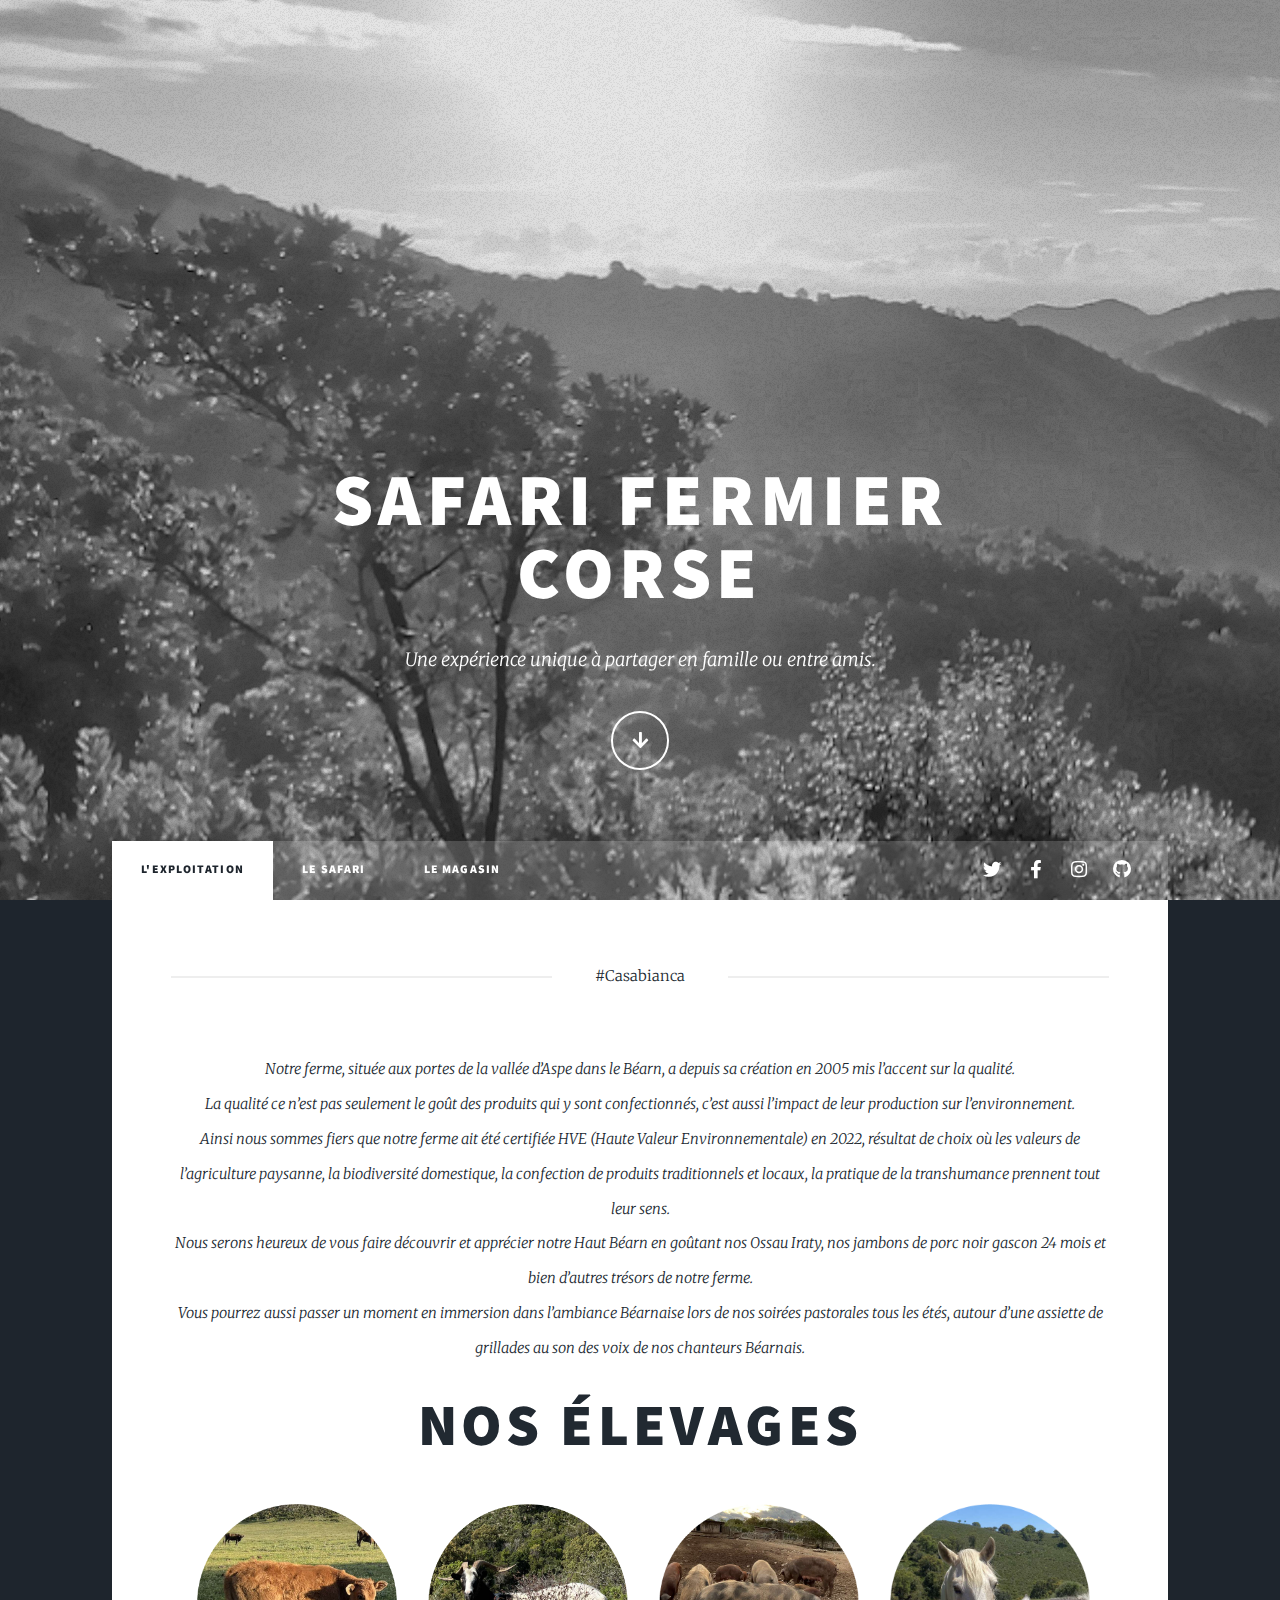
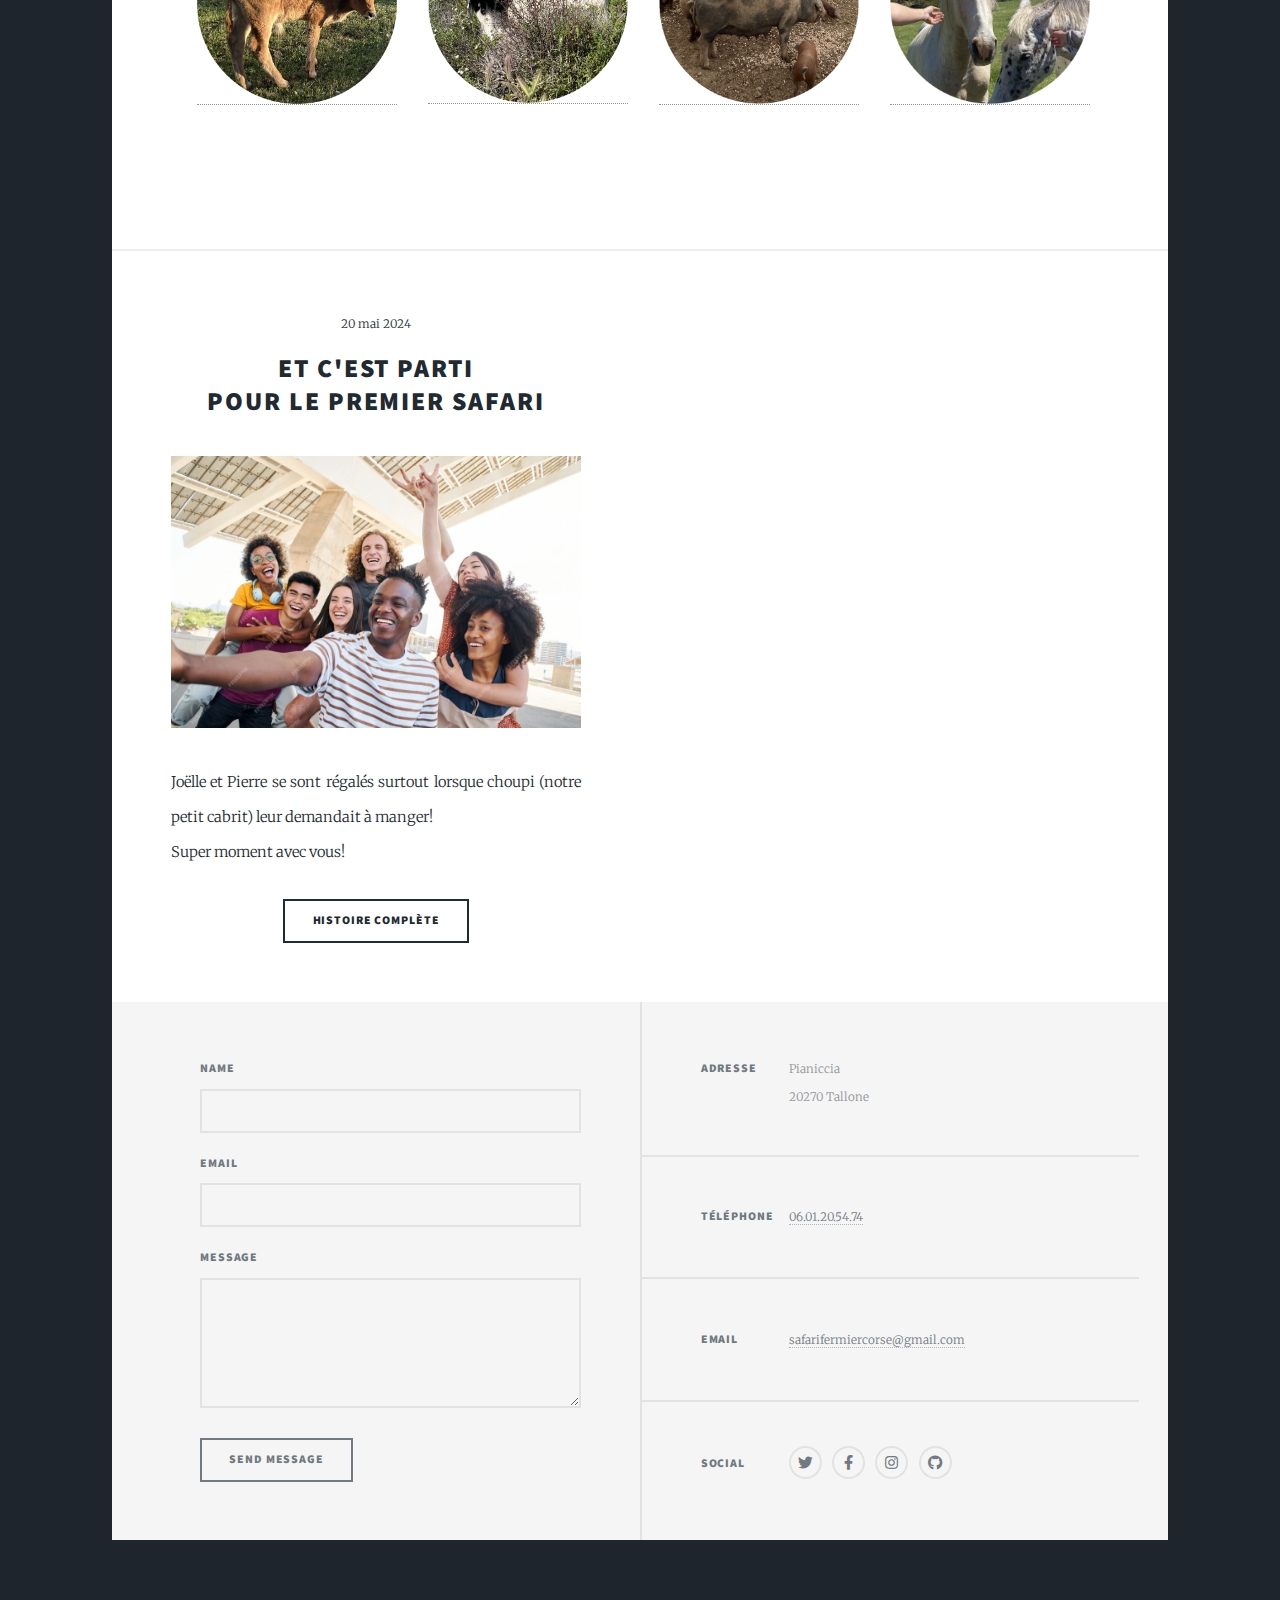
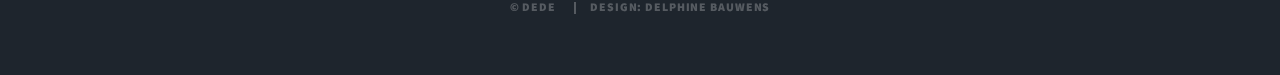
==== index.html @ 9e102c13 "first commit" ====
<!DOCTYPE HTML>
<html>

	<head>
		<title>Safari Fermier Corse</title>
		<meta charset="utf-8" />
		<meta name="viewport" content="width=device-width, initial-scale=1, user-scalable=no" />
		<link rel="stylesheet" href="assets/css/main.css" />
		<noscript>
			<link rel="stylesheet" href="assets/css/noscript.css" />
		</noscript>
	</head>

	<body class="is-preload">

		<!-- Wrapper -->
		<div id="wrapper" class="fade-in">

			<!-- Intro -->
			<div id="intro">
				<h1>Safari Fermier<br />
					Corse</h1>
				<p>Une expérience unique à partager en famille ou entre amis.</p>
				<ul class="actions">
					<li><a href="#header" class="button icon solid solo fa-arrow-down scrolly">Continue</a></li>
				</ul>
			</div>

			<!-- Header -->
			<header id="header">
				<a href="index.html" class="logo">SAFARI</a>
			</header>

			<!-- Nav -->
			<nav id="nav">
				<ul class="links">
					<li class="active"><a href="index.html">L'exploitation</a></li>
					<li><a href="safari.html">Le safari</a></li>
					<li><a href="exploitation.html">Le magasin</a></li>
				</ul>
				<ul class="icons">
					<li><a href="#" class="icon brands fa-twitter"><span class="label">Twitter</span></a></li>
					<li><a href="#" class="icon brands fa-facebook-f"><span class="label">Facebook</span></a></li>
					<li><a href="#" class="icon brands fa-instagram"><span class="label">Instagram</span></a></li>
					<li><a href="#" class="icon brands fa-github"><span class="label">GitHub</span></a></li>
				</ul>
			</nav>

			<!-- Main -->
			<div id="main">

				<!-- Featured Post -->
				<article class="post featured">
					<header class="major">

						<span class="date">#Casabianca</span>
						<p>
							Notre ferme, située aux portes de la vallée d’Aspe dans le Béarn, a depuis sa création en
							2005 mis l’accent sur la qualité.<br />

							La qualité ce n’est pas seulement le goût des produits qui y sont confectionnés, c’est aussi
							l’impact de leur production sur l’environnement.<br />

							Ainsi nous sommes fiers que notre ferme ait été certifiée HVE (Haute Valeur
							Environnementale) en 2022, résultat de choix où les valeurs de l’agriculture paysanne, la
							biodiversité
							domestique, la confection de produits traditionnels et locaux, la pratique de la
							transhumance prennent tout
							leur sens.<br />

							Nous serons heureux de vous faire découvrir et apprécier notre Haut Béarn en goûtant nos
							Ossau Iraty, nos jambons de porc noir gascon 24 mois et bien d’autres trésors de notre
							ferme.<br />

							Vous pourrez aussi passer un moment en immersion dans l’ambiance Béarnaise lors de nos
							soirées pastorales tous les étés, autour d’une assiette de grillades au son des voix de nos
							chanteurs
							Béarnais.</p>
						<h2>Nos élevages</h2>
						<ul class="flex-container">
							<li><a href="#" class="no-underline"><img src="images/vache.png" alt="Vache"
										width="200rem"></a></li>
							<li><a href="#" class="no-underline"><img src="images/chevre.png" alt="Chevre"
										width="200rem"></a></li>
							<li><a href="#" class="no-underline"><img src="images/cochon.png" alt="Cochon"
										width="200rem"></a></li>
							<li><a href="#" class="no-underline"><img src="images/cheval.png" alt="Cheval"
										width="200rem"></a></li>
						</ul>
					</header>
					<!-- <ul class="actions special">
						<li><a href="#" class="button large">Full Story</a></li>
					</ul> -->
				</article>

				<!-- Posts -->
				<section class="posts">
					<article>
						<header>
							<span class="date">20 mai 2024</span>
							<h2><a href="#">Et c'est parti <br />
									pour le premier safari</a></h2>
						</header>
						<a href="#" class="image fit"><img src="images/20052024.png" alt="" /></a>
						<p>Joëlle et Pierre se sont régalés surtout lorsque choupi (notre petit cabrit) leur demandait à
							manger!<br />
							Super moment avec vous!</p>
						<ul class="actions special">
							<li><a href="#" class="button">Histoire Complète</a></li>
						</ul>
					</article>

				</section>

				<!-- Footer -->
				<!-- <footer>
						<div class="pagination"> -->
				<!--<a href="#" class="previous">Prev</a>-->
				<!-- <a href="#" class="page active">1</a>
							<a href="#" class="page">2</a>
							<a href="#" class="page">3</a>
							<span class="extra">&hellip;</span>
							<a href="#" class="page">8</a>
							<a href="#" class="page">9</a>
							<a href="#" class="page">10</a>
							<a href="#" class="next">Next</a>
						</div>
					</footer> -->

			</div>

			<!-- Footer -->
			<footer id="footer"></footer>

			<!-- Copyright -->
			<div id="copyright">
				<ul>
					<li>&copy; Dede</li>
					<li>Design: Delphine Bauwens </a></li>
				</ul>
			</div>

		</div>

		<!-- Scripts -->
		<script src="assets/js/jquery.min.js"></script>
		<script src="assets/js/jquery.scrollex.min.js"></script>
		<script src="assets/js/jquery.scrolly.min.js"></script>
		<script src="assets/js/browser.min.js"></script>
		<script src="assets/js/breakpoints.min.js"></script>
		<script src="assets/js/util.js"></script>
		<script src="assets/js/main.js"></script>
		<script src="assets/js/elements/footer.js"></script>

	</body>

</html>
---- assets/css/main.css ----
@import url(fontawesome-all.min.css);
@import url("https://fonts.googleapis.com/css?family=Merriweather:300,700,300italic,700italic|Source+Sans+Pro:900");

html, body, div, span, applet, object,
iframe, h1, h2, h3, h4, h5, h6, p, blockquote,
pre, a, abbr, acronym, address, big, cite,
code, del, dfn, em, img, ins, kbd, q, s, samp,
small, strike, strong, sub, sup, tt, var, b,
u, i, center, dl, dt, dd, ol, ul, li, fieldset,
form, label, legend, table, caption, tbody,
tfoot, thead, tr, th, td, article, aside,
canvas, details, embed, figure, figcaption,
footer, header, hgroup, menu, nav, output, ruby,
section, summary, time, mark, audio, video {
	margin: 0;
	padding: 0;
	border: 0;
	font-size: 100%;
	font: inherit;
	vertical-align: baseline;}

article, aside, details, figcaption, figure,
footer, header, hgroup, menu, nav, section {
	display: block;}

body {
	line-height: 1;
}

ol, ul {
	list-style: none;
}

blockquote, q {
	quotes: none;
}

	blockquote:before, blockquote:after, q:before, q:after {
		content: '';
		content: none;
	}

table {
	border-collapse: collapse;
	border-spacing: 0;
}

body {
	-webkit-text-size-adjust: none;
}

mark {
	background-color: transparent;
	color: inherit;
}

input::-moz-focus-inner {
	border: 0;
	padding: 0;
}

input, select, textarea {
	-moz-appearance: none;
	-webkit-appearance: none;
	-ms-appearance: none;
	appearance: none;
}

/* Basic */

	@-ms-viewport {
		width: device-width;
	}

	body {
		-ms-overflow-style: scrollbar;
	}

	@media screen and (max-width: 480px) {

		html, body {
			min-width: 320px;
		}

	}

	html {
		box-sizing: border-box;
	}

	*, *:before, *:after {
		box-sizing: inherit;
	}

	body {
		background-color: #1e252d;
	}

		body.is-preload *, body.is-preload *:before, body.is-preload *:after {
			-moz-animation: none !important;
			-webkit-animation: none !important;
			-ms-animation: none !important;
			animation: none !important;
			-moz-transition: none !important;
			-webkit-transition: none !important;
			-ms-transition: none !important;
			transition: none !important;
		}

/* Type */

	html {
		font-size: 16pt;
	}

		@media screen and (max-width: 1680px) {

			html {
				font-size: 12pt;
			}

		}

		@media screen and (max-width: 1280px) {

			html {
				font-size: 11pt;
			}

		}

		@media screen and (max-width: 360px) {

			html {
				font-size: 10pt;
			}

		}

	body {
		color: #212931;
	}

	body, input, select, textarea {
		font-family: "Merriweather", Georgia, serif;
		font-weight: 300;
		font-size: 1rem;
		line-height: 2.375;
	}

	a {
		-moz-transition: color 0.2s ease-in-out, background-color 0.2s ease-in-out, border-color 0.2s ease-in-out, box-shadow 0.2s ease-in-out;
		-webkit-transition: color 0.2s ease-in-out, background-color 0.2s ease-in-out, border-color 0.2s ease-in-out, box-shadow 0.2s ease-in-out;
		-ms-transition: color 0.2s ease-in-out, background-color 0.2s ease-in-out, border-color 0.2s ease-in-out, box-shadow 0.2s ease-in-out;
		transition: color 0.2s ease-in-out, background-color 0.2s ease-in-out, border-color 0.2s ease-in-out, box-shadow 0.2s ease-in-out;
		border-bottom: dotted 1px;
		text-decoration: none;
	}

		a:hover {
			border-bottom-color: transparent;
		}

	strong, b {
		font-weight: 600;
	}

	em, i {
		font-style: italic;
	}

	p {
		text-align: justify;
		margin: 0 0 2rem 0;
	}

	h1, h2, h3, h4, h5, h6 {
		font-family: "Source Sans Pro", Helvetica, sans-serif;
		font-weight: 900;
		line-height: 1.5;
		letter-spacing: 0.075em;
		text-transform: uppercase;
		margin: 0 0 1rem 0;
	}

		h1 a, h2 a, h3 a, h4 a, h5 a, h6 a {
			border-bottom: 0;
			color: inherit;
			text-decoration: none;
		}

	h1 {
		font-size: 4rem;
		line-height: 1.1;
		margin: 0 0 2rem 0;
	}

	h2 {
		font-size: 1.75rem;
		line-height: 1.3;
		margin: 0 0 1.5rem 0;
	}

	h3 {
		font-size: 1.25rem;
		margin: 0 0 1.5rem 0;
	}

	h4 {
		font-size: 1rem;
	}

	h5 {
		font-size: 0.9rem;
	}

	h6 {
		font-size: 0.8rem;
	}

	sub {
		font-size: 0.8rem;
		position: relative;
		top: 0.5rem;
	}

	sup {
		font-size: 0.8rem;
		position: relative;
		top: -0.5rem;
	}

	blockquote {
		border-left: solid 4px;
		font-style: italic;
		margin: 0 0 2rem 0;
		padding: 0.5rem 0 0.5rem 2rem;
	}

	code {
		border: solid 2px;
		font-family: "Courier New", monospace;
		font-size: 0.9rem;
		margin: 0 0.25rem;
		padding: 0.25rem 0.65rem;
	}

	pre {
		-webkit-overflow-scrolling: touch;
		font-family: "Courier New", monospace;
		font-size: 0.9rem;
		margin: 0 0 2rem 0;
	}

		pre code {
			display: block;
			line-height: 1.75;
			padding: 1rem 1.5rem;
			overflow-x: auto;
		}

	hr {
		border: 0;
		border-bottom: solid 2px;
		margin: 3rem 0;
	}

		hr.major {
			margin: 5rem 0;
		}

	.align-left {
		text-align: left;
	}

	.align-center {
		text-align: center;
	}

	.align-right {
		text-align: right;
	}

	input, select, textarea {
		color: #212931;
	}

	a {
		color: #212931;
		border-bottom-color: rgba(33, 41, 49, 0.5);
	}

		a:hover {
			border-bottom-color: transparent;
			color: #18bfef !important;
		}

	strong, b {
		color: #212931;
	}

	h1, h2, h3, h4, h5, h6 {
		color: #212931;
	}

	blockquote {
		border-left-color: #eeeeee;
	}

	code {
		background: rgba(220, 220, 220, 0.25);
		border-color: #eeeeee;
	}

	hr {
		border-bottom-color: #eeeeee;
	}

/* Row */

	.row {
		display: flex;
		flex-wrap: wrap;
		box-sizing: border-box;
		align-items: stretch;
	}

		.row > * {
			box-sizing: border-box;
		}

		.row.gtr-uniform > * > :last-child {
			margin-bottom: 0;
		}

		.row.aln-left {
			justify-content: flex-start;
		}

		.row.aln-center {
			justify-content: center;
		}

		.row.aln-right {
			justify-content: flex-end;
		}

		.row.aln-top {
			align-items: flex-start;
		}

		.row.aln-middle {
			align-items: center;
		}

		.row.aln-bottom {
			align-items: flex-end;
		}

		.row > .imp {
			order: -1;
		}

		.row > .col-1 {
			width: 8.33333%;
		}

		.row > .off-1 {
			margin-left: 8.33333%;
		}

		.row > .col-2 {
			width: 16.66667%;
		}

		.row > .off-2 {
			margin-left: 16.66667%;
		}

		.row > .col-3 {
			width: 25%;
		}

		.row > .off-3 {
			margin-left: 25%;
		}

		.row > .col-4 {
			width: 33.33333%;
		}

		.row > .off-4 {
			margin-left: 33.33333%;
		}

		.row > .col-5 {
			width: 41.66667%;
		}

		.row > .off-5 {
			margin-left: 41.66667%;
		}

		.row > .col-6 {
			width: 50%;
		}

		.row > .off-6 {
			margin-left: 50%;
		}

		.row > .col-7 {
			width: 58.33333%;
		}

		.row > .off-7 {
			margin-left: 58.33333%;
		}

		.row > .col-8 {
			width: 66.66667%;
		}

		.row > .off-8 {
			margin-left: 66.66667%;
		}

		.row > .col-9 {
			width: 75%;
		}

		.row > .off-9 {
			margin-left: 75%;
		}

		.row > .col-10 {
			width: 83.33333%;
		}

		.row > .off-10 {
			margin-left: 83.33333%;
		}

		.row > .col-11 {
			width: 91.66667%;
		}

		.row > .off-11 {
			margin-left: 91.66667%;
		}

		.row > .col-12 {
			width: 100%;
		}

		.row > .off-12 {
			margin-left: 100%;
		}

		.row.gtr-0 {
			margin-top: 0;
			margin-left: 0rem;
		}

			.row.gtr-0 > * {
				padding: 0 0 0 0rem;
			}

			.row.gtr-0.gtr-uniform {
				margin-top: 0rem;
			}

				.row.gtr-0.gtr-uniform > * {
					padding-top: 0rem;
				}

		.row.gtr-25 {
			margin-top: 0;
			margin-left: -0.375rem;
		}

			.row.gtr-25 > * {
				padding: 0 0 0 0.375rem;
			}

			.row.gtr-25.gtr-uniform {
				margin-top: -0.375rem;
			}

				.row.gtr-25.gtr-uniform > * {
					padding-top: 0.375rem;
				}

		.row.gtr-50 {
			margin-top: 0;
			margin-left: -0.75rem;
		}

			.row.gtr-50 > * {
				padding: 0 0 0 0.75rem;
			}

			.row.gtr-50.gtr-uniform {
				margin-top: -0.75rem;
			}

				.row.gtr-50.gtr-uniform > * {
					padding-top: 0.75rem;
				}

		.row {
			margin-top: 0;
			margin-left: -1.5rem;
		}

			.row > * {
				padding: 0 0 0 1.5rem;
			}

			.row.gtr-uniform {
				margin-top: -1.5rem;
			}

				.row.gtr-uniform > * {
					padding-top: 1.5rem;
				}

		.row.gtr-150 {
			margin-top: 0;
			margin-left: -2.25rem;
		}

			.row.gtr-150 > * {
				padding: 0 0 0 2.25rem;
			}

			.row.gtr-150.gtr-uniform {
				margin-top: -2.25rem;
			}

				.row.gtr-150.gtr-uniform > * {
					padding-top: 2.25rem;
				}

		.row.gtr-200 {
			margin-top: 0;
			margin-left: -3rem;
		}

			.row.gtr-200 > * {
				padding: 0 0 0 3rem;
			}

			.row.gtr-200.gtr-uniform {
				margin-top: -3rem;
			}

				.row.gtr-200.gtr-uniform > * {
					padding-top: 3rem;
				}

		@media screen and (max-width: 1680px) {

			.row {
				display: flex;
				flex-wrap: wrap;
				box-sizing: border-box;
				align-items: stretch;
			}

				.row > * {
					box-sizing: border-box;
				}

				.row.gtr-uniform > * > :last-child {
					margin-bottom: 0;
				}

				.row.aln-left {
					justify-content: flex-start;
				}

				.row.aln-center {
					justify-content: center;
				}

				.row.aln-right {
					justify-content: flex-end;
				}

				.row.aln-top {
					align-items: flex-start;
				}

				.row.aln-middle {
					align-items: center;
				}

				.row.aln-bottom {
					align-items: flex-end;
				}

				.row > .imp-xlarge {
					order: -1;
				}

				.row > .col-1-xlarge {
					width: 8.33333%;
				}

				.row > .off-1-xlarge {
					margin-left: 8.33333%;
				}

				.row > .col-2-xlarge {
					width: 16.66667%;
				}

				.row > .off-2-xlarge {
					margin-left: 16.66667%;
				}

				.row > .col-3-xlarge {
					width: 25%;
				}

				.row > .off-3-xlarge {
					margin-left: 25%;
				}

				.row > .col-4-xlarge {
					width: 33.33333%;
				}

				.row > .off-4-xlarge {
					margin-left: 33.33333%;
				}

				.row > .col-5-xlarge {
					width: 41.66667%;
				}

				.row > .off-5-xlarge {
					margin-left: 41.66667%;
				}

				.row > .col-6-xlarge {
					width: 50%;
				}

				.row > .off-6-xlarge {
					margin-left: 50%;
				}

				.row > .col-7-xlarge {
					width: 58.33333%;
				}

				.row > .off-7-xlarge {
					margin-left: 58.33333%;
				}

				.row > .col-8-xlarge {
					width: 66.66667%;
				}

				.row > .off-8-xlarge {
					margin-left: 66.66667%;
				}

				.row > .col-9-xlarge {
					width: 75%;
				}

				.row > .off-9-xlarge {
					margin-left: 75%;
				}

				.row > .col-10-xlarge {
					width: 83.33333%;
				}

				.row > .off-10-xlarge {
					margin-left: 83.33333%;
				}

				.row > .col-11-xlarge {
					width: 91.66667%;
				}

				.row > .off-11-xlarge {
					margin-left: 91.66667%;
				}

				.row > .col-12-xlarge {
					width: 100%;
				}

				.row > .off-12-xlarge {
					margin-left: 100%;
				}

				.row.gtr-0 {
					margin-top: 0;
					margin-left: 0rem;
				}

					.row.gtr-0 > * {
						padding: 0 0 0 0rem;
					}

					.row.gtr-0.gtr-uniform {
						margin-top: 0rem;
					}

						.row.gtr-0.gtr-uniform > * {
							padding-top: 0rem;
						}

				.row.gtr-25 {
					margin-top: 0;
					margin-left: -0.375rem;
				}

					.row.gtr-25 > * {
						padding: 0 0 0 0.375rem;
					}

					.row.gtr-25.gtr-uniform {
						margin-top: -0.375rem;
					}

						.row.gtr-25.gtr-uniform > * {
							padding-top: 0.375rem;
						}

				.row.gtr-50 {
					margin-top: 0;
					margin-left: -0.75rem;
				}

					.row.gtr-50 > * {
						padding: 0 0 0 0.75rem;
					}

					.row.gtr-50.gtr-uniform {
						margin-top: -0.75rem;
					}

						.row.gtr-50.gtr-uniform > * {
							padding-top: 0.75rem;
						}

				.row {
					margin-top: 0;
					margin-left: -1.5rem;
				}

					.row > * {
						padding: 0 0 0 1.5rem;
					}

					.row.gtr-uniform {
						margin-top: -1.5rem;
					}

						.row.gtr-uniform > * {
							padding-top: 1.5rem;
						}

				.row.gtr-150 {
					margin-top: 0;
					margin-left: -2.25rem;
				}

					.row.gtr-150 > * {
						padding: 0 0 0 2.25rem;
					}

					.row.gtr-150.gtr-uniform {
						margin-top: -2.25rem;
					}

						.row.gtr-150.gtr-uniform > * {
							padding-top: 2.25rem;
						}

				.row.gtr-200 {
					margin-top: 0;
					margin-left: -3rem;
				}

					.row.gtr-200 > * {
						padding: 0 0 0 3rem;
					}

					.row.gtr-200.gtr-uniform {
						margin-top: -3rem;
					}

						.row.gtr-200.gtr-uniform > * {
							padding-top: 3rem;
						}

		}

		@media screen and (max-width: 1280px) {

			.row {
				display: flex;
				flex-wrap: wrap;
				box-sizing: border-box;
				align-items: stretch;
			}

				.row > * {
					box-sizing: border-box;
				}

				.row.gtr-uniform > * > :last-child {
					margin-bottom: 0;
				}

				.row.aln-left {
					justify-content: flex-start;
				}

				.row.aln-center {
					justify-content: center;
				}

				.row.aln-right {
					justify-content: flex-end;
				}

				.row.aln-top {
					align-items: flex-start;
				}

				.row.aln-middle {
					align-items: center;
				}

				.row.aln-bottom {
					align-items: flex-end;
				}

				.row > .imp-large {
					order: -1;
				}

				.row > .col-1-large {
					width: 8.33333%;
				}

				.row > .off-1-large {
					margin-left: 8.33333%;
				}

				.row > .col-2-large {
					width: 16.66667%;
				}

				.row > .off-2-large {
					margin-left: 16.66667%;
				}

				.row > .col-3-large {
					width: 25%;
				}

				.row > .off-3-large {
					margin-left: 25%;
				}

				.row > .col-4-large {
					width: 33.33333%;
				}

				.row > .off-4-large {
					margin-left: 33.33333%;
				}

				.row > .col-5-large {
					width: 41.66667%;
				}

				.row > .off-5-large {
					margin-left: 41.66667%;
				}

				.row > .col-6-large {
					width: 50%;
				}

				.row > .off-6-large {
					margin-left: 50%;
				}

				.row > .col-7-large {
					width: 58.33333%;
				}

				.row > .off-7-large {
					margin-left: 58.33333%;
				}

				.row > .col-8-large {
					width: 66.66667%;
				}

				.row > .off-8-large {
					margin-left: 66.66667%;
				}

				.row > .col-9-large {
					width: 75%;
				}

				.row > .off-9-large {
					margin-left: 75%;
				}

				.row > .col-10-large {
					width: 83.33333%;
				}

				.row > .off-10-large {
					margin-left: 83.33333%;
				}

				.row > .col-11-large {
					width: 91.66667%;
				}

				.row > .off-11-large {
					margin-left: 91.66667%;
				}

				.row > .col-12-large {
					width: 100%;
				}

				.row > .off-12-large {
					margin-left: 100%;
				}

				.row.gtr-0 {
					margin-top: 0;
					margin-left: 0rem;
				}

					.row.gtr-0 > * {
						padding: 0 0 0 0rem;
					}

					.row.gtr-0.gtr-uniform {
						margin-top: 0rem;
					}

						.row.gtr-0.gtr-uniform > * {
							padding-top: 0rem;
						}

				.row.gtr-25 {
					margin-top: 0;
					margin-left: -0.375rem;
				}

					.row.gtr-25 > * {
						padding: 0 0 0 0.375rem;
					}

					.row.gtr-25.gtr-uniform {
						margin-top: -0.375rem;
					}

						.row.gtr-25.gtr-uniform > * {
							padding-top: 0.375rem;
						}

				.row.gtr-50 {
					margin-top: 0;
					margin-left: -0.75rem;
				}

					.row.gtr-50 > * {
						padding: 0 0 0 0.75rem;
					}

					.row.gtr-50.gtr-uniform {
						margin-top: -0.75rem;
					}

						.row.gtr-50.gtr-uniform > * {
							padding-top: 0.75rem;
						}

				.row {
					margin-top: 0;
					margin-left: -1.5rem;
				}

					.row > * {
						padding: 0 0 0 1.5rem;
					}

					.row.gtr-uniform {
						margin-top: -1.5rem;
					}

						.row.gtr-uniform > * {
							padding-top: 1.5rem;
						}

				.row.gtr-150 {
					margin-top: 0;
					margin-left: -2.25rem;
				}

					.row.gtr-150 > * {
						padding: 0 0 0 2.25rem;
					}

					.row.gtr-150.gtr-uniform {
						margin-top: -2.25rem;
					}

						.row.gtr-150.gtr-uniform > * {
							padding-top: 2.25rem;
						}

				.row.gtr-200 {
					margin-top: 0;
					margin-left: -3rem;
				}

					.row.gtr-200 > * {
						padding: 0 0 0 3rem;
					}

					.row.gtr-200.gtr-uniform {
						margin-top: -3rem;
					}

						.row.gtr-200.gtr-uniform > * {
							padding-top: 3rem;
						}

		}

		@media screen and (max-width: 980px) {

			.row {
				display: flex;
				flex-wrap: wrap;
				box-sizing: border-box;
				align-items: stretch;
			}

				.row > * {
					box-sizing: border-box;
				}

				.row.gtr-uniform > * > :last-child {
					margin-bottom: 0;
				}

				.row.aln-left {
					justify-content: flex-start;
				}

				.row.aln-center {
					justify-content: center;
				}

				.row.aln-right {
					justify-content: flex-end;
				}

				.row.aln-top {
					align-items: flex-start;
				}

				.row.aln-middle {
					align-items: center;
				}

				.row.aln-bottom {
					align-items: flex-end;
				}

				.row > .imp-medium {
					order: -1;
				}

				.row > .col-1-medium {
					width: 8.33333%;
				}

				.row > .off-1-medium {
					margin-left: 8.33333%;
				}

				.row > .col-2-medium {
					width: 16.66667%;
				}

				.row > .off-2-medium {
					margin-left: 16.66667%;
				}

				.row > .col-3-medium {
					width: 25%;
				}

				.row > .off-3-medium {
					margin-left: 25%;
				}

				.row > .col-4-medium {
					width: 33.33333%;
				}

				.row > .off-4-medium {
					margin-left: 33.33333%;
				}

				.row > .col-5-medium {
					width: 41.66667%;
				}

				.row > .off-5-medium {
					margin-left: 41.66667%;
				}

				.row > .col-6-medium {
					width: 50%;
				}

				.row > .off-6-medium {
					margin-left: 50%;
				}

				.row > .col-7-medium {
					width: 58.33333%;
				}

				.row > .off-7-medium {
					margin-left: 58.33333%;
				}

				.row > .col-8-medium {
					width: 66.66667%;
				}

				.row > .off-8-medium {
					margin-left: 66.66667%;
				}

				.row > .col-9-medium {
					width: 75%;
				}

				.row > .off-9-medium {
					margin-left: 75%;
				}

				.row > .col-10-medium {
					width: 83.33333%;
				}

				.row > .off-10-medium {
					margin-left: 83.33333%;
				}

				.row > .col-11-medium {
					width: 91.66667%;
				}

				.row > .off-11-medium {
					margin-left: 91.66667%;
				}

				.row > .col-12-medium {
					width: 100%;
				}

				.row > .off-12-medium {
					margin-left: 100%;
				}

				.row.gtr-0 {
					margin-top: 0;
					margin-left: 0rem;
				}

					.row.gtr-0 > * {
						padding: 0 0 0 0rem;
					}

					.row.gtr-0.gtr-uniform {
						margin-top: 0rem;
					}

						.row.gtr-0.gtr-uniform > * {
							padding-top: 0rem;
						}

				.row.gtr-25 {
					margin-top: 0;
					margin-left: -0.375rem;
				}

					.row.gtr-25 > * {
						padding: 0 0 0 0.375rem;
					}

					.row.gtr-25.gtr-uniform {
						margin-top: -0.375rem;
					}

						.row.gtr-25.gtr-uniform > * {
							padding-top: 0.375rem;
						}

				.row.gtr-50 {
					margin-top: 0;
					margin-left: -0.75rem;
				}

					.row.gtr-50 > * {
						padding: 0 0 0 0.75rem;
					}

					.row.gtr-50.gtr-uniform {
						margin-top: -0.75rem;
					}

						.row.gtr-50.gtr-uniform > * {
							padding-top: 0.75rem;
						}

				.row {
					margin-top: 0;
					margin-left: -1.5rem;
				}

					.row > * {
						padding: 0 0 0 1.5rem;
					}

					.row.gtr-uniform {
						margin-top: -1.5rem;
					}

						.row.gtr-uniform > * {
							padding-top: 1.5rem;
						}

				.row.gtr-150 {
					margin-top: 0;
					margin-left: -2.25rem;
				}

					.row.gtr-150 > * {
						padding: 0 0 0 2.25rem;
					}

					.row.gtr-150.gtr-uniform {
						margin-top: -2.25rem;
					}

						.row.gtr-150.gtr-uniform > * {
							padding-top: 2.25rem;
						}

				.row.gtr-200 {
					margin-top: 0;
					margin-left: -3rem;
				}

					.row.gtr-200 > * {
						padding: 0 0 0 3rem;
					}

					.row.gtr-200.gtr-uniform {
						margin-top: -3rem;
					}

						.row.gtr-200.gtr-uniform > * {
							padding-top: 3rem;
						}

		}

		@media screen and (max-width: 736px) {

			.row {
				display: flex;
				flex-wrap: wrap;
				box-sizing: border-box;
				align-items: stretch;
			}

				.row > * {
					box-sizing: border-box;
				}

				.row.gtr-uniform > * > :last-child {
					margin-bottom: 0;
				}

				.row.aln-left {
					justify-content: flex-start;
				}

				.row.aln-center {
					justify-content: center;
				}

				.row.aln-right {
					justify-content: flex-end;
				}

				.row.aln-top {
					align-items: flex-start;
				}

				.row.aln-middle {
					align-items: center;
				}

				.row.aln-bottom {
					align-items: flex-end;
				}

				.row > .imp-small {
					order: -1;
				}

				.row > .col-1-small {
					width: 8.33333%;
				}

				.row > .off-1-small {
					margin-left: 8.33333%;
				}

				.row > .col-2-small {
					width: 16.66667%;
				}

				.row > .off-2-small {
					margin-left: 16.66667%;
				}

				.row > .col-3-small {
					width: 25%;
				}

				.row > .off-3-small {
					margin-left: 25%;
				}

				.row > .col-4-small {
					width: 33.33333%;
				}

				.row > .off-4-small {
					margin-left: 33.33333%;
				}

				.row > .col-5-small {
					width: 41.66667%;
				}

				.row > .off-5-small {
					margin-left: 41.66667%;
				}

				.row > .col-6-small {
					width: 50%;
				}

				.row > .off-6-small {
					margin-left: 50%;
				}

				.row > .col-7-small {
					width: 58.33333%;
				}

				.row > .off-7-small {
					margin-left: 58.33333%;
				}

				.row > .col-8-small {
					width: 66.66667%;
				}

				.row > .off-8-small {
					margin-left: 66.66667%;
				}

				.row > .col-9-small {
					width: 75%;
				}

				.row > .off-9-small {
					margin-left: 75%;
				}

				.row > .col-10-small {
					width: 83.33333%;
				}

				.row > .off-10-small {
					margin-left: 83.33333%;
				}

				.row > .col-11-small {
					width: 91.66667%;
				}

				.row > .off-11-small {
					margin-left: 91.66667%;
				}

				.row > .col-12-small {
					width: 100%;
				}

				.row > .off-12-small {
					margin-left: 100%;
				}

				.row.gtr-0 {
					margin-top: 0;
					margin-left: 0rem;
				}

					.row.gtr-0 > * {
						padding: 0 0 0 0rem;
					}

					.row.gtr-0.gtr-uniform {
						margin-top: 0rem;
					}

						.row.gtr-0.gtr-uniform > * {
							padding-top: 0rem;
						}

				.row.gtr-25 {
					margin-top: 0;
					margin-left: -0.375rem;
				}

					.row.gtr-25 > * {
						padding: 0 0 0 0.375rem;
					}

					.row.gtr-25.gtr-uniform {
						margin-top: -0.375rem;
					}

						.row.gtr-25.gtr-uniform > * {
							padding-top: 0.375rem;
						}

				.row.gtr-50 {
					margin-top: 0;
					margin-left: -0.75rem;
				}

					.row.gtr-50 > * {
						padding: 0 0 0 0.75rem;
					}

					.row.gtr-50.gtr-uniform {
						margin-top: -0.75rem;
					}

						.row.gtr-50.gtr-uniform > * {
							padding-top: 0.75rem;
						}

				.row {
					margin-top: 0;
					margin-left: -1.5rem;
				}

					.row > * {
						padding: 0 0 0 1.5rem;
					}

					.row.gtr-uniform {
						margin-top: -1.5rem;
					}

						.row.gtr-uniform > * {
							padding-top: 1.5rem;
						}

				.row.gtr-150 {
					margin-top: 0;
					margin-left: -2.25rem;
				}

					.row.gtr-150 > * {
						padding: 0 0 0 2.25rem;
					}

					.row.gtr-150.gtr-uniform {
						margin-top: -2.25rem;
					}

						.row.gtr-150.gtr-uniform > * {
							padding-top: 2.25rem;
						}

				.row.gtr-200 {
					margin-top: 0;
					margin-left: -3rem;
				}

					.row.gtr-200 > * {
						padding: 0 0 0 3rem;
					}

					.row.gtr-200.gtr-uniform {
						margin-top: -3rem;
					}

						.row.gtr-200.gtr-uniform > * {
							padding-top: 3rem;
						}

		}

		@media screen and (max-width: 480px) {

			.row {
				display: flex;
				flex-wrap: wrap;
				box-sizing: border-box;
				align-items: stretch;
			}

				.row > * {
					box-sizing: border-box;
				}

				.row.gtr-uniform > * > :last-child {
					margin-bottom: 0;
				}

				.row.aln-left {
					justify-content: flex-start;
				}

				.row.aln-center {
					justify-content: center;
				}

				.row.aln-right {
					justify-content: flex-end;
				}

				.row.aln-top {
					align-items: flex-start;
				}

				.row.aln-middle {
					align-items: center;
				}

				.row.aln-bottom {
					align-items: flex-end;
				}

				.row > .imp-xsmall {
					order: -1;
				}

				.row > .col-1-xsmall {
					width: 8.33333%;
				}

				.row > .off-1-xsmall {
					margin-left: 8.33333%;
				}

				.row > .col-2-xsmall {
					width: 16.66667%;
				}

				.row > .off-2-xsmall {
					margin-left: 16.66667%;
				}

				.row > .col-3-xsmall {
					width: 25%;
				}

				.row > .off-3-xsmall {
					margin-left: 25%;
				}

				.row > .col-4-xsmall {
					width: 33.33333%;
				}

				.row > .off-4-xsmall {
					margin-left: 33.33333%;
				}

				.row > .col-5-xsmall {
					width: 41.66667%;
				}

				.row > .off-5-xsmall {
					margin-left: 41.66667%;
				}

				.row > .col-6-xsmall {
					width: 50%;
				}

				.row > .off-6-xsmall {
					margin-left: 50%;
				}

				.row > .col-7-xsmall {
					width: 58.33333%;
				}

				.row > .off-7-xsmall {
					margin-left: 58.33333%;
				}

				.row > .col-8-xsmall {
					width: 66.66667%;
				}

				.row > .off-8-xsmall {
					margin-left: 66.66667%;
				}

				.row > .col-9-xsmall {
					width: 75%;
				}

				.row > .off-9-xsmall {
					margin-left: 75%;
				}

				.row > .col-10-xsmall {
					width: 83.33333%;
				}

				.row > .off-10-xsmall {
					margin-left: 83.33333%;
				}

				.row > .col-11-xsmall {
					width: 91.66667%;
				}

				.row > .off-11-xsmall {
					margin-left: 91.66667%;
				}

				.row > .col-12-xsmall {
					width: 100%;
				}

				.row > .off-12-xsmall {
					margin-left: 100%;
				}

				.row.gtr-0 {
					margin-top: 0;
					margin-left: 0rem;
				}

					.row.gtr-0 > * {
						padding: 0 0 0 0rem;
					}

					.row.gtr-0.gtr-uniform {
						margin-top: 0rem;
					}

						.row.gtr-0.gtr-uniform > * {
							padding-top: 0rem;
						}

				.row.gtr-25 {
					margin-top: 0;
					margin-left: -0.375rem;
				}

					.row.gtr-25 > * {
						padding: 0 0 0 0.375rem;
					}

					.row.gtr-25.gtr-uniform {
						margin-top: -0.375rem;
					}

						.row.gtr-25.gtr-uniform > * {
							padding-top: 0.375rem;
						}

				.row.gtr-50 {
					margin-top: 0;
					margin-left: -0.75rem;
				}

					.row.gtr-50 > * {
						padding: 0 0 0 0.75rem;
					}

					.row.gtr-50.gtr-uniform {
						margin-top: -0.75rem;
					}

						.row.gtr-50.gtr-uniform > * {
							padding-top: 0.75rem;
						}

				.row {
					margin-top: 0;
					margin-left: -1.5rem;
				}

					.row > * {
						padding: 0 0 0 1.5rem;
					}

					.row.gtr-uniform {
						margin-top: -1.5rem;
					}

						.row.gtr-uniform > * {
							padding-top: 1.5rem;
						}

				.row.gtr-150 {
					margin-top: 0;
					margin-left: -2.25rem;
				}

					.row.gtr-150 > * {
						padding: 0 0 0 2.25rem;
					}

					.row.gtr-150.gtr-uniform {
						margin-top: -2.25rem;
					}

						.row.gtr-150.gtr-uniform > * {
							padding-top: 2.25rem;
						}

				.row.gtr-200 {
					margin-top: 0;
					margin-left: -3rem;
				}

					.row.gtr-200 > * {
						padding: 0 0 0 3rem;
					}

					.row.gtr-200.gtr-uniform {
						margin-top: -3rem;
					}

						.row.gtr-200.gtr-uniform > * {
							padding-top: 3rem;
						}

		}

		@media screen and (max-width: 360px) {

			.row {
				display: flex;
				flex-wrap: wrap;
				box-sizing: border-box;
				align-items: stretch;
			}

				.row > * {
					box-sizing: border-box;
				}

				.row.gtr-uniform > * > :last-child {
					margin-bottom: 0;
				}

				.row.aln-left {
					justify-content: flex-start;
				}

				.row.aln-center {
					justify-content: center;
				}

				.row.aln-right {
					justify-content: flex-end;
				}

				.row.aln-top {
					align-items: flex-start;
				}

				.row.aln-middle {
					align-items: center;
				}

				.row.aln-bottom {
					align-items: flex-end;
				}

				.row > .imp-xxsmall {
					order: -1;
				}

				.row > .col-1-xxsmall {
					width: 8.33333%;
				}

				.row > .off-1-xxsmall {
					margin-left: 8.33333%;
				}

				.row > .col-2-xxsmall {
					width: 16.66667%;
				}

				.row > .off-2-xxsmall {
					margin-left: 16.66667%;
				}

				.row > .col-3-xxsmall {
					width: 25%;
				}

				.row > .off-3-xxsmall {
					margin-left: 25%;
				}

				.row > .col-4-xxsmall {
					width: 33.33333%;
				}

				.row > .off-4-xxsmall {
					margin-left: 33.33333%;
				}

				.row > .col-5-xxsmall {
					width: 41.66667%;
				}

				.row > .off-5-xxsmall {
					margin-left: 41.66667%;
				}

				.row > .col-6-xxsmall {
					width: 50%;
				}

				.row > .off-6-xxsmall {
					margin-left: 50%;
				}

				.row > .col-7-xxsmall {
					width: 58.33333%;
				}

				.row > .off-7-xxsmall {
					margin-left: 58.33333%;
				}

				.row > .col-8-xxsmall {
					width: 66.66667%;
				}

				.row > .off-8-xxsmall {
					margin-left: 66.66667%;
				}

				.row > .col-9-xxsmall {
					width: 75%;
				}

				.row > .off-9-xxsmall {
					margin-left: 75%;
				}

				.row > .col-10-xxsmall {
					width: 83.33333%;
				}

				.row > .off-10-xxsmall {
					margin-left: 83.33333%;
				}

				.row > .col-11-xxsmall {
					width: 91.66667%;
				}

				.row > .off-11-xxsmall {
					margin-left: 91.66667%;
				}

				.row > .col-12-xxsmall {
					width: 100%;
				}

				.row > .off-12-xxsmall {
					margin-left: 100%;
				}

				.row.gtr-0 {
					margin-top: 0;
					margin-left: 0rem;
				}

					.row.gtr-0 > * {
						padding: 0 0 0 0rem;
					}

					.row.gtr-0.gtr-uniform {
						margin-top: 0rem;
					}

						.row.gtr-0.gtr-uniform > * {
							padding-top: 0rem;
						}

				.row.gtr-25 {
					margin-top: 0;
					margin-left: -0.375rem;
				}

					.row.gtr-25 > * {
						padding: 0 0 0 0.375rem;
					}

					.row.gtr-25.gtr-uniform {
						margin-top: -0.375rem;
					}

						.row.gtr-25.gtr-uniform > * {
							padding-top: 0.375rem;
						}

				.row.gtr-50 {
					margin-top: 0;
					margin-left: -0.75rem;
				}

					.row.gtr-50 > * {
						padding: 0 0 0 0.75rem;
					}

					.row.gtr-50.gtr-uniform {
						margin-top: -0.75rem;
					}

						.row.gtr-50.gtr-uniform > * {
							padding-top: 0.75rem;
						}

				.row {
					margin-top: 0;
					margin-left: -1.5rem;
				}

					.row > * {
						padding: 0 0 0 1.5rem;
					}

					.row.gtr-uniform {
						margin-top: -1.5rem;
					}

						.row.gtr-uniform > * {
							padding-top: 1.5rem;
						}

				.row.gtr-150 {
					margin-top: 0;
					margin-left: -2.25rem;
				}

					.row.gtr-150 > * {
						padding: 0 0 0 2.25rem;
					}

					.row.gtr-150.gtr-uniform {
						margin-top: -2.25rem;
					}

						.row.gtr-150.gtr-uniform > * {
							padding-top: 2.25rem;
						}

				.row.gtr-200 {
					margin-top: 0;
					margin-left: -3rem;
				}

					.row.gtr-200 > * {
						padding: 0 0 0 3rem;
					}

					.row.gtr-200.gtr-uniform {
						margin-top: -3rem;
					}

						.row.gtr-200.gtr-uniform > * {
							padding-top: 3rem;
						}

		}

/* Box */

	.box {
		border: solid 2px;
		margin-bottom: 2rem;
		padding: 1.5rem;
	}

		.box > :last-child,
		.box > :last-child > :last-child,
		.box > :last-child > :last-child > :last-child {
			margin-bottom: 0;
		}

		.box.alt {
			border: 0;
			border-radius: 0;
			padding: 0;
		}

	.box {
		border-color: #eeeeee;
	}

/* Button */

	input[type="submit"],
	input[type="reset"],
	input[type="button"],
	button,
	.button {
		-moz-appearance: none;
		-webkit-appearance: none;
		-ms-appearance: none;
		appearance: none;
		-moz-transition: background-color 0.2s ease-in-out, box-shadow 0.2s ease-in-out, color 0.2s ease-in-out;
		-webkit-transition: background-color 0.2s ease-in-out, box-shadow 0.2s ease-in-out, color 0.2s ease-in-out;
		-ms-transition: background-color 0.2s ease-in-out, box-shadow 0.2s ease-in-out, color 0.2s ease-in-out;
		transition: background-color 0.2s ease-in-out, box-shadow 0.2s ease-in-out, color 0.2s ease-in-out;
		border: 0;
		border-radius: 0;
		cursor: pointer;
		display: inline-block;
		font-family: "Source Sans Pro", Helvetica, sans-serif;
		font-size: 0.8rem;
		font-weight: 900;
		letter-spacing: 0.075em;
		height: 3rem;
		line-height: 3rem;
		padding: 0 2rem;
		text-align: center;
		text-decoration: none;
		text-transform: uppercase;
		white-space: nowrap;
	}

		input[type="submit"].icon:before,
		input[type="reset"].icon:before,
		input[type="button"].icon:before,
		button.icon:before,
		.button.icon:before {
			margin-right: 0.5rem;
		}

		input[type="submit"].icon.solo,
		input[type="reset"].icon.solo,
		input[type="button"].icon.solo,
		button.icon.solo,
		.button.icon.solo {
			position: relative;
			width: 4rem;
			height: 4rem;
			line-height: 4rem;
			border-radius: 4rem;
			text-indent: 4rem;
			overflow: hidden;
			padding: 0;
			white-space: nowrap;
		}

			input[type="submit"].icon.solo:before,
			input[type="reset"].icon.solo:before,
			input[type="button"].icon.solo:before,
			button.icon.solo:before,
			.button.icon.solo:before {
				position: absolute;
				display: block;
				top: 0;
				left: 0;
				width: inherit;
				height: inherit;
				line-height: inherit;
				font-size: 1.25rem;
				margin-right: 0;
				text-align: center;
				text-indent: 0;
			}

		input[type="submit"].fit,
		input[type="reset"].fit,
		input[type="button"].fit,
		button.fit,
		.button.fit {
			width: 100%;
		}

		input[type="submit"].small,
		input[type="reset"].small,
		input[type="button"].small,
		button.small,
		.button.small {
			font-size: 0.7rem;
			height: 2.5rem;
			line-height: 2.5rem;
			padding: 0 1.5rem;
		}

		input[type="submit"].large,
		input[type="reset"].large,
		input[type="button"].large,
		button.large,
		.button.large {
			font-size: 0.9rem;
			height: 3.5rem;
			line-height: 3.5rem;
			padding: 0 2.75rem;
		}

		@media screen and (max-width: 980px) {

			input[type="submit"],
			input[type="reset"],
			input[type="button"],
			button,
			.button {
				font-size: 0.9rem;
				height: 3.25rem;
				line-height: 3.25rem;
			}

				input[type="submit"].large,
				input[type="reset"].large,
				input[type="button"].large,
				button.large,
				.button.large {
					font-size: 1rem;
					height: 3.75rem;
					line-height: 3.75rem;
				}

		}

		input[type="submit"].disabled, input[type="submit"]:disabled,
		input[type="reset"].disabled,
		input[type="reset"]:disabled,
		input[type="button"].disabled,
		input[type="button"]:disabled,
		button.disabled,
		button:disabled,
		.button.disabled,
		.button:disabled {
			pointer-events: none;
			opacity: 0.25;
		}

	input[type="submit"],
	input[type="reset"],
	input[type="button"],
	button,
	.button {
		background-color: transparent;
		box-shadow: inset 0 0 0 2px #212931;
		color: #212931 !important;
	}

		input[type="submit"]:hover,
		input[type="reset"]:hover,
		input[type="button"]:hover,
		button:hover,
		.button:hover {
			box-shadow: inset 0 0 0 2px #18bfef;
			color: #18bfef !important;
		}

		input[type="submit"].primary,
		input[type="reset"].primary,
		input[type="button"].primary,
		button.primary,
		.button.primary {
			background-color: #212931;
			box-shadow: none;
			color: #ffffff !important;
		}

			input[type="submit"].primary:hover,
			input[type="reset"].primary:hover,
			input[type="button"].primary:hover,
			button.primary:hover,
			.button.primary:hover {
				background-color: #18bfef;
			}

/* Form */

	form {
		margin: 0 0 2rem 0;
	}

		form > :last-child {
			margin-bottom: 0;
		}

		form > .fields {
			display: -moz-flex;
			display: -webkit-flex;
			display: -ms-flex;
			display: flex;
			-moz-flex-wrap: wrap;
			-webkit-flex-wrap: wrap;
			-ms-flex-wrap: wrap;
			flex-wrap: wrap;
			width: calc(100% + 3rem);
			margin: -1.5rem 0 2rem -1.5rem;
		}

			form > .fields > .field {
				-moz-flex-grow: 0;
				-webkit-flex-grow: 0;
				-ms-flex-grow: 0;
				flex-grow: 0;
				-moz-flex-shrink: 0;
				-webkit-flex-shrink: 0;
				-ms-flex-shrink: 0;
				flex-shrink: 0;
				padding: 1.5rem 0 0 1.5rem;
				width: calc(100% - 1.5rem);
			}

				form > .fields > .field.half {
					width: calc(50% - 0.75rem);
				}

				form > .fields > .field.third {
					width: calc(100%/3 - 0.5rem);
				}

				form > .fields > .field.quarter {
					width: calc(25% - 0.375rem);
				}

		@media screen and (max-width: 480px) {

			form > .fields {
				width: calc(100% + 3rem);
				margin: -1.5rem 0 2rem -1.5rem;
			}

				form > .fields > .field {
					padding: 1.5rem 0 0 1.5rem;
					width: calc(100% - 1.5rem);
				}

					form > .fields > .field.half {
						width: calc(100% - 1.5rem);
					}

					form > .fields > .field.third {
						width: calc(100% - 1.5rem);
					}

					form > .fields > .field.quarter {
						width: calc(100% - 1.5rem);
					}

		}

	label {
		display: block;
		font-family: "Source Sans Pro", Helvetica, sans-serif;
		font-weight: 900;
		line-height: 1.5;
		letter-spacing: 0.075em;
		font-size: 0.8rem;
		text-transform: uppercase;
		margin: 0 0 0.75rem 0;
	}

		@media screen and (max-width: 980px) {

			label {
				font-size: 0.9rem;
			}

		}

	input[type="text"],
	input[type="password"],
	input[type="email"],
	select,
	textarea {
		-moz-appearance: none;
		-webkit-appearance: none;
		-ms-appearance: none;
		appearance: none;
		background: transparent;
		border-radius: 0;
		border: solid 2px;
		color: inherit;
		display: block;
		outline: 0;
		padding: 0 1rem;
		text-decoration: none;
		width: 100%;
	}

		input[type="text"]:invalid,
		input[type="password"]:invalid,
		input[type="email"]:invalid,
		select:invalid,
		textarea:invalid {
			box-shadow: none;
		}

	select {
		background-size: 1.25rem;
		background-repeat: no-repeat;
		background-position: calc(100% - 1rem) center;
		height: 3rem;
		padding-right: 3rem;
		text-overflow: ellipsis;
	}

		select:focus::-ms-value {
			background-color: transparent;
		}

		select::-ms-expand {
			display: none;
		}

	input[type="text"],
	input[type="password"],
	input[type="email"],
	select {
		height: 3rem;
	}

	textarea {
		padding: 0.75rem 1rem;
	}

	input[type="checkbox"],
	input[type="radio"] {
		-moz-appearance: none;
		-webkit-appearance: none;
		-ms-appearance: none;
		appearance: none;
		display: block;
		float: left;
		margin-right: -2rem;
		opacity: 0;
		width: 1rem;
		z-index: -1;
	}

		input[type="checkbox"] + label,
		input[type="radio"] + label {
			text-decoration: none;
			cursor: pointer;
			display: inline-block;
			font-size: 1rem;
			letter-spacing: 0;
			font-family: "Merriweather", Georgia, serif;
			text-transform: none;
			font-weight: 300;
			padding-left: 2.8rem;
			padding-right: 1rem;
			position: relative;
		}

			input[type="checkbox"] + label:before,
			input[type="radio"] + label:before {
				-moz-osx-font-smoothing: grayscale;
				-webkit-font-smoothing: antialiased;
				display: inline-block;
				font-style: normal;
				font-variant: normal;
				text-rendering: auto;
				line-height: 1;
				text-transform: none !important;
				font-family: 'Font Awesome 5 Free';
				font-weight: 900;
			}

			input[type="checkbox"] + label:before,
			input[type="radio"] + label:before {
				border-radius: 0;
				border: solid 2px;
				content: '';
				display: inline-block;
				font-size: 0.8rem;
				height: 1.8rem;
				left: 0;
				line-height: 1.65rem;
				position: absolute;
				text-align: center;
				top: -0.125rem;
				width: 1.8rem;
			}

		input[type="checkbox"]:checked + label:before,
		input[type="radio"]:checked + label:before {
			content: '\f00c';
		}

	input[type="checkbox"] + label:before {
		border-radius: 0;
	}

	input[type="radio"] + label:before {
		border-radius: 100%;
	}

	::-webkit-input-placeholder {
		opacity: 1.0;
	}

	:-moz-placeholder {
		opacity: 1.0;
	}

	::-moz-placeholder {
		opacity: 1.0;
	}

	:-ms-input-placeholder {
		opacity: 1.0;
	}

	label {
		color: #212931;
	}

	input[type="text"],
	input[type="password"],
	input[type="email"],
	select,
	textarea {
		border-color: #eeeeee;
	}

		input[type="text"]:focus,
		input[type="password"]:focus,
		input[type="email"]:focus,
		select:focus,
		textarea:focus {
			border-color: #18bfef;
		}

	select {
		background-image: url("data:image/svg+xml;charset=utf8,%3Csvg xmlns='http://www.w3.org/2000/svg' width='40' height='40' preserveAspectRatio='none' viewBox='0 0 40 40'%3E%3Cpath d='M9.4,12.3l10.4,10.4l10.4-10.4c0.2-0.2,0.5-0.4,0.9-0.4c0.3,0,0.6,0.1,0.9,0.4l3.3,3.3c0.2,0.2,0.4,0.5,0.4,0.9 c0,0.4-0.1,0.6-0.4,0.9L20.7,31.9c-0.2,0.2-0.5,0.4-0.9,0.4c-0.3,0-0.6-0.1-0.9-0.4L4.3,17.3c-0.2-0.2-0.4-0.5-0.4-0.9 c0-0.4,0.1-0.6,0.4-0.9l3.3-3.3c0.2-0.2,0.5-0.4,0.9-0.4S9.1,12.1,9.4,12.3z' fill='%23eeeeee' /%3E%3C/svg%3E");
	}

		select option {
			background-color: #ffffff;
			color: #212931;
		}

	.select-wrapper:before {
		color: #eeeeee;
	}

	input[type="checkbox"] + label,
	input[type="radio"] + label {
		color: #212931;
	}

		input[type="checkbox"] + label:before,
		input[type="radio"] + label:before {
			border-color: #eeeeee;
		}

	input[type="checkbox"]:checked + label:before,
	input[type="radio"]:checked + label:before {
		background-color: #212931;
		border-color: #212931;
		color: #ffffff;
	}

	input[type="checkbox"]:focus + label:before,
	input[type="radio"]:focus + label:before {
		border-color: #18bfef;
	}

	::-webkit-input-placeholder {
		color: #909498 !important;
	}

	:-moz-placeholder {
		color: #909498 !important;
	}

	::-moz-placeholder {
		color: #909498 !important;
	}

	:-ms-input-placeholder {
		color: #909498 !important;
	}

	.formerize-placeholder {
		color: #909498 !important;
	}

/* Icon */

	.icon {
		text-decoration: none;
		border-bottom: none;
		position: relative;
	}

		.icon:before {
			-moz-osx-font-smoothing: grayscale;
			-webkit-font-smoothing: antialiased;
			display: inline-block;
			font-style: normal;
			font-variant: normal;
			text-rendering: auto;
			line-height: 1;
			text-transform: none !important;
			font-family: 'Font Awesome 5 Free';
			font-weight: 400;
		}

		.icon > .label {
			display: none;
		}

		.icon:before {
			line-height: inherit;
		}

		.icon.solid:before {
			font-weight: 900;
		}

		.icon.brands:before {
			font-family: 'Font Awesome 5 Brands';
		}

/* Image */

	.image {
		border: 0;
		display: inline-block;
		position: relative;
	}

		.image img {
			display: block;
		}

		.image.left, .image.right {
			max-width: 40%;
		}

			.image.left img, .image.right img {
				width: 100%;
			}

		.image.left {
			float: left;
			margin: 0 2rem 2rem 0;
			top: 0.75rem;
		}

		.image.right {
			float: right;
			margin: 0 0 2rem 2rem;
			top: 0.75rem;
		}

		.image.fit {
			display: block;
			margin: 2.5rem 0;
			width: 100%;
		}

			.image.fit:first-child {
				margin-top: 0;
			}

			.image.fit img {
				width: 100%;
			}

		.image.main {
			display: block;
			margin: 4rem 0;
			width: 100%;
		}

			.image.main:first-child {
				margin-top: 0;
			}

			.image.main img {
				width: 100%;
			}

		@media screen and (max-width: 736px) {

			.image.fit {
				margin: 2rem 0;
			}

			.image.main {
				margin: 2rem 0;
			}

		}

	a.image {
		overflow: hidden;
	}

		a.image img {
			-moz-transition: -moz-transform 0.2s ease-out;
			-webkit-transition: -webkit-transform 0.2s ease-out;
			-ms-transition: -ms-transform 0.2s ease-out;
			transition: transform 0.2s ease-out;
		}

		a.image:hover img {
			-moz-transform: scale(1.05);
			-webkit-transform: scale(1.05);
			-ms-transform: scale(1.05);
			transform: scale(1.05);
		}

/* Actions */

	ul.actions {
		display: -moz-flex;
		display: -webkit-flex;
		display: -ms-flex;
		display: flex;
		cursor: default;
		list-style: none;
		margin-left: -1rem;
		padding-left: 0;
	}

		ul.actions li {
			padding: 0 0 0 1rem;
			vertical-align: middle;
		}

		ul.actions.special {
			-moz-justify-content: center;
			-webkit-justify-content: center;
			-ms-justify-content: center;
			justify-content: center;
			width: 100%;
			margin-left: 0;
		}

			ul.actions.special li:first-child {
				padding-left: 0;
			}

		ul.actions.stacked {
			-moz-flex-direction: column;
			-webkit-flex-direction: column;
			-ms-flex-direction: column;
			flex-direction: column;
			margin-left: 0;
		}

			ul.actions.stacked li {
				padding: 1.3rem 0 0 0;
			}

				ul.actions.stacked li:first-child {
					padding-top: 0;
				}

		ul.actions.fit {
			width: calc(100% + 1rem);
		}

			ul.actions.fit li {
				-moz-flex-grow: 1;
				-webkit-flex-grow: 1;
				-ms-flex-grow: 1;
				flex-grow: 1;
				-moz-flex-shrink: 1;
				-webkit-flex-shrink: 1;
				-ms-flex-shrink: 1;
				flex-shrink: 1;
				width: 100%;
			}

				ul.actions.fit li > * {
					width: 100%;
				}

			ul.actions.fit.stacked {
				width: 100%;
			}

		@media screen and (max-width: 480px) {

			ul.actions:not(.fixed) {
				-moz-flex-direction: column;
				-webkit-flex-direction: column;
				-ms-flex-direction: column;
				flex-direction: column;
				margin-left: 0;
				width: 100% !important;
			}

				ul.actions:not(.fixed) li {
					-moz-flex-grow: 1;
					-webkit-flex-grow: 1;
					-ms-flex-grow: 1;
					flex-grow: 1;
					-moz-flex-shrink: 1;
					-webkit-flex-shrink: 1;
					-ms-flex-shrink: 1;
					flex-shrink: 1;
					padding: 1rem 0 0 0;
					text-align: center;
					width: 100%;
				}

					ul.actions:not(.fixed) li > * {
						width: 100%;
					}

					ul.actions:not(.fixed) li:first-child {
						padding-top: 0;
					}

					ul.actions:not(.fixed) li input[type="submit"],
					ul.actions:not(.fixed) li input[type="reset"],
					ul.actions:not(.fixed) li input[type="button"],
					ul.actions:not(.fixed) li button,
					ul.actions:not(.fixed) li .button {
						width: 100%;
					}

						ul.actions:not(.fixed) li input[type="submit"].icon:before,
						ul.actions:not(.fixed) li input[type="reset"].icon:before,
						ul.actions:not(.fixed) li input[type="button"].icon:before,
						ul.actions:not(.fixed) li button.icon:before,
						ul.actions:not(.fixed) li .button.icon:before {
							margin-left: -0.5rem;
						}

		}

/* Icons */

	ul.icons {
		cursor: default;
		list-style: none;
		padding-left: 0;
	}

		ul.icons li {
			display: inline-block;
			padding: 0 0.5rem 0 0;
			vertical-align: middle;
		}

			ul.icons li:last-child {
				padding-right: 0;
			}

			ul.icons li .icon:before {
				width: 2.25rem;
				height: 2.25rem;
				line-height: 2.25rem;
				display: inline-block;
				text-align: center;
				border-radius: 100%;
				font-size: 1.25rem;
			}

		ul.icons.alt li .icon:before {
			-moz-transition: color 0.2s ease-in-out, background-color 0.2s ease-in-out, border-color 0.2s ease-in-out, box-shadow 0.2s ease-in-out;
			-webkit-transition: color 0.2s ease-in-out, background-color 0.2s ease-in-out, border-color 0.2s ease-in-out, box-shadow 0.2s ease-in-out;
			-ms-transition: color 0.2s ease-in-out, background-color 0.2s ease-in-out, border-color 0.2s ease-in-out, box-shadow 0.2s ease-in-out;
			transition: color 0.2s ease-in-out, background-color 0.2s ease-in-out, border-color 0.2s ease-in-out, box-shadow 0.2s ease-in-out;
			font-size: 1rem;
		}

/* List */

	ol {
		list-style: decimal;
		margin: 0 0 2rem 0;
		padding-left: 1.25rem;
	}

		ol li {
			padding-left: 0.25rem;
		}

	ul {
		list-style: disc;
		margin: 0 0 2rem 0;
		padding-left: 1rem;
	}

		ul li {
			padding-left: 0.5rem;
		}

		ul.divided {
			list-style: none;
			padding-left: 0;
		}

			ul.divided li {
				border-top: solid 1px;
				padding: 0.5rem 0;
			}

				ul.divided li:first-child {
					border-top: 0;
					padding-top: 0;
				}

	dl {
		margin: 0 0 2rem 0;
	}

		dl dt {
			display: block;
			font-weight: 600;
			margin: 0 0 1rem 0;
		}

		dl dd {
			margin-left: 2rem;
		}

	ul.divided li {
		border-top-color: #eeeeee;
	}

	ul.icons li a.icon:hover:before {
		color: #18bfef;
	}

	ul.icons.alt li .icon:before {
		box-shadow: inset 0 0 0 2px #eeeeee;
	}

	ul.icons.alt li a.icon:hover:before {
		box-shadow: inset 0 0 0 2px #18bfef;
	}

/* Section/Article */

	section.special, article.special {
		text-align: center;
	}

	header {
		cursor: default;
	}

		header > .date {
			display: block;
			font-size: 0.8rem;
			height: 1;
			margin: 0 0 1rem 0;
			position: relative;
		}

		header > p {
			font-style: italic;
		}

		header > h1 + p {
			font-size: 1.1rem;
			margin-top: -0.5rem;
			line-height: 2;
		}

		header > h2 + p {
			font-size: 1rem;
			margin-top: -0.75rem;
		}

		header > h3 + p {
			font-size: 0.9rem;
			margin-top: -0.75rem;
		}

		header > h4 + p {
			font-size: 0.8rem;
			margin-top: -0.75rem;
		}

		header.major {
			margin: 0 0 4rem 0;
			text-align: center;
		}

			header.major > :last-child {
				margin-bottom: 0;
			}

			header.major > p {
				margin-top: 0;
				text-align: center;
			}

			header.major > .date {
				font-size: 1rem;
				margin: 0 0 4rem 0;
			}

				header.major > .date:before, header.major > .date:after {
					content: '';
					display: block;
					position: absolute;
					top: 50%;
					width: calc(50% - 6rem);
					border-top: solid 2px;
				}

				header.major > .date:before {
					left: 0;
				}

				header.major > .date:after {
					right: 0;
				}

		@media screen and (max-width: 980px) {

			header br {
				display: none;
			}

		}

		@media screen and (max-width: 736px) {

			header.major {
				margin: 0 0 2rem 0;
			}

		}

	header.major .date:before, header.major .date:after {
		border-top-color: #eeeeee;
	}

/* Table */

	.table-wrapper {
		-webkit-overflow-scrolling: touch;
		overflow-x: auto;
	}

	table {
		margin: 0 0 2rem 0;
		width: 100%;
	}

		table tbody tr {
			border: solid 1px;
			border-left: 0;
			border-right: 0;
		}

		table td {
			padding: 0.75rem 0.75rem;
		}

		table th {
			font-family: "Source Sans Pro", Helvetica, sans-serif;
			font-size: 0.8rem;
			font-weight: 900;
			letter-spacing: 0.075em;
			line-height: 1.5;
			padding: 0 0.75rem 0.75rem 0.75rem;
			text-align: left;
			text-transform: uppercase;
		}

			@media screen and (max-width: 980px) {

				table th {
					font-size: 0.9rem;
				}

			}

		table thead {
			border-bottom: solid 2px;
		}

		table tfoot {
			border-top: solid 2px;
		}

		table.alt {
			border-collapse: separate;
		}

			table.alt tbody tr td {
				border: solid 1px;
				border-left-width: 0;
				border-top-width: 0;
			}

				table.alt tbody tr td:first-child {
					border-left-width: 1px;
				}

			table.alt tbody tr:first-child td {
				border-top-width: 1px;
			}

			table.alt thead {
				border-bottom: 0;
			}

			table.alt tfoot {
				border-top: 0;
			}

	table tbody tr {
		border-color: #eeeeee;
	}

		table tbody tr:nth-child(2n + 1) {
			background-color: rgba(220, 220, 220, 0.25);
		}

	table th {
		color: #212931;
	}

	table thead {
		border-bottom-color: #eeeeee;
	}

	table tfoot {
		border-top-color: #eeeeee;
	}

	table.alt tbody tr td {
		border-color: #eeeeee;
	}

/* Pagination */

	.pagination {
		display: -moz-inline-flex;
		display: -webkit-inline-flex;
		display: -ms-inline-flex;
		display: inline-flex;
		-moz-user-select: none;
		-webkit-user-select: none;
		-ms-user-select: none;
		user-select: none;
		cursor: default;
		list-style: none;
		margin: 0 0 2rem 2px;
		padding: 0;
	}

		.pagination a, .pagination span {
			-moz-transition: background-color 0.2s ease-in-out, border-color 0.2s ease-in-out, box-shadow 0.2s ease-in-out, color 0.2s ease-in-out;
			-webkit-transition: background-color 0.2s ease-in-out, border-color 0.2s ease-in-out, box-shadow 0.2s ease-in-out, color 0.2s ease-in-out;
			-ms-transition: background-color 0.2s ease-in-out, border-color 0.2s ease-in-out, box-shadow 0.2s ease-in-out, color 0.2s ease-in-out;
			transition: background-color 0.2s ease-in-out, border-color 0.2s ease-in-out, box-shadow 0.2s ease-in-out, color 0.2s ease-in-out;
			border: solid 2px;
			display: inline-block;
			font-family: "Source Sans Pro", Helvetica, sans-serif;
			font-size: 0.8rem;
			font-weight: 900;
			height: 3rem;
			letter-spacing: 0.075em;
			line-height: calc(3rem - 4px);
			margin-left: -2px;
			min-width: 3rem;
			position: relative;
			text-align: center;
			text-decoration: none;
			text-transform: uppercase;
		}

		.pagination .next, .pagination .previous {
			text-decoration: none;
			padding: 0 1.75rem;
		}

			.pagination .next:before, .pagination .previous:before {
				-moz-osx-font-smoothing: grayscale;
				-webkit-font-smoothing: antialiased;
				display: inline-block;
				font-style: normal;
				font-variant: normal;
				text-rendering: auto;
				line-height: 1;
				text-transform: none !important;
				font-family: 'Font Awesome 5 Free';
				font-weight: 900;
			}

			.pagination .next:before, .pagination .previous:before {
				display: inline-block;
				color: inherit !important;
				line-height: inherit;
			}

		.pagination .previous:before {
			content: '\f104';
			margin-right: 0.9375em;
		}

		.pagination .next:before {
			content: '\f105';
			float: right;
			margin-left: 0.9375em;
		}

		@media screen and (max-width: 980px) {

			.pagination a, .pagination span {
				font-size: 0.9rem;
			}

		}

		@media screen and (max-width: 480px) {

			.pagination .page, .pagination .extra {
				display: none;
			}

		}

	.pagination a, .pagination span {
		border-color: #eeeeee;
	}

	.pagination a {
		color: #212931 !important;
	}

		.pagination a:hover {
			color: #18bfef !important;
			border-color: #18bfef;
			z-index: 1;
		}

			.pagination a:hover + a,
			.pagination a:hover + span {
				border-left-color: #18bfef;
			}

		.pagination a.active {
			background-color: #eeeeee;
		}

	.pagination span {
		color: #eeeeee;
	}

/* Wrapper */

	#wrapper {
		-moz-transition: opacity 0.5s ease;
		-webkit-transition: opacity 0.5s ease;
		-ms-transition: opacity 0.5s ease;
		transition: opacity 0.5s ease;
		position: relative;
		z-index: 1;
		overflow: hidden;
	}

		#wrapper > .bg {
			position: absolute;
			top: 0;
			left: 0;
			width: 100%;
			height: 100%;
			/* background-color: #212931; */
			background-image: url("../../images/overlay.png"), linear-gradient(0deg, rgba(0, 0, 0, 0.1), rgba(0, 0, 0, 0.1)), url("../../images/bg.jpg");
			background-size: auto,								auto,														100% auto;
			background-position: center,								center,														top center;
			background-repeat: repeat,								no-repeat,													no-repeat;
			background-attachment: scroll,								scroll,														scroll;
			z-index: -1;
		}

			#wrapper > .bg.fixed {
				position: fixed;
				width: 100vw;
				height: 100vh;
			}

		#wrapper.fade-in:before {
			pointer-events: none;
			-moz-transition: opacity 1s ease-in-out;
			-webkit-transition: opacity 1s ease-in-out;
			-ms-transition: opacity 1s ease-in-out;
			transition: opacity 1s ease-in-out;
			-moz-transition-delay: 0.75s;
			-webkit-transition-delay: 0.75s;
			-ms-transition-delay: 0.75s;
			transition-delay: 0.75s;
			/* background: #1e252d; */
			content: '';
			display: block;
			height: 100%;
			left: 0;
			opacity: 0;
			position: fixed;
			top: 0;
			width: 100%;
		}

		body.is-preload #wrapper.fade-in:before {
			opacity: 1;
		}

		@media screen and (orientation: portrait) {

			#wrapper > .bg {
				background-size: auto,								auto,														auto 175%;
			}

		}

/* Intro */

	#intro {
		color: #ffffff;
		padding: 8rem 4rem 6rem 4rem ;
		-moz-align-items: center;
		-webkit-align-items: center;
		-ms-align-items: center;
		align-items: center;
		display: -moz-flex;
		display: -webkit-flex;
		display: -ms-flex;
		display: flex;
		-moz-flex-direction: column;
		-webkit-flex-direction: column;
		-ms-flex-direction: column;
		flex-direction: column;
		-moz-justify-content: -moz-flex-end;
		-webkit-justify-content: -webkit-flex-end;
		-ms-justify-content: -ms-flex-end;
		justify-content: flex-end;
		-moz-transition: opacity 1s ease, -moz-transform 1s ease;
		-webkit-transition: opacity 1s ease, -webkit-transform 1s ease;
		-ms-transition: opacity 1s ease, -ms-transform 1s ease;
		transition: opacity 1s ease, transform 1s ease;
		position: relative;
		cursor: default;
		text-align: center;
		z-index: 1;
		min-height: 100vh;
	}

		#intro input, #intro select, #intro textarea {
			color: #ffffff;
		}

		#intro a {
			color: #ffffff;
			border-bottom-color: rgba(255, 255, 255, 0.5);
		}

			#intro a:hover {
				border-bottom-color: transparent;
				color: #18bfef !important;
			}

		#intro strong, #intro b {
			color: #ffffff;
		}

		#intro h1, #intro h2, #intro h3, #intro h4, #intro h5, #intro h6 {
			color: #ffffff;
		}

		#intro blockquote {
			border-left-color: #ffffff;
		}

		#intro code {
			background: rgba(255, 255, 255, 0.075);
			border-color: #ffffff;
		}

		#intro hr {
			border-bottom-color: #ffffff;
		}

		#intro input[type="submit"],
		#intro input[type="reset"],
		#intro input[type="button"],
		#intro button,
		#intro .button {
			background-color: transparent;
			box-shadow: inset 0 0 0 2px #ffffff;
			color: #ffffff !important;
		}

			#intro input[type="submit"]:hover,
			#intro input[type="reset"]:hover,
			#intro input[type="button"]:hover,
			#intro button:hover,
			#intro .button:hover {
				box-shadow: inset 0 0 0 2px #18bfef;
				color: #18bfef !important;
			}

			#intro input[type="submit"].primary,
			#intro input[type="reset"].primary,
			#intro input[type="button"].primary,
			#intro button.primary,
			#intro .button.primary {
				background-color: #ffffff;
				box-shadow: none;
				color: #1e252d !important;
			}

				#intro input[type="submit"].primary:hover,
				#intro input[type="reset"].primary:hover,
				#intro input[type="button"].primary:hover,
				#intro button.primary:hover,
				#intro .button.primary:hover {
					background-color: #18bfef;
				}

		#intro h1 {
			font-size: 5rem;
			line-height: 1;
		}

		#intro p {
			font-size: 1.25rem;
			font-style: italic;
			margin-top: -0.25rem;
			text-align: center;
		}

		#intro + #header {
			margin-top: -20rem;
		}

			#intro + #header .logo {
				-moz-transform: translateY(2rem);
				-webkit-transform: translateY(2rem);
				-ms-transform: translateY(2rem);
				transform: translateY(2rem);
				opacity: 0;
				visibility: hidden;
			}

		#intro.hidden {
			pointer-events: none;
			-moz-transform: translateY(2rem);
			-webkit-transform: translateY(2rem);
			-ms-transform: translateY(2rem);
			transform: translateY(2rem);
			-moz-transition: opacity 0.5s ease, -moz-transform 0.5s ease, visibility 0.5s;
			-webkit-transition: opacity 0.5s ease, -webkit-transform 0.5s ease, visibility 0.5s;
			-ms-transition: opacity 0.5s ease, -ms-transform 0.5s ease, visibility 0.5s;
			transition: opacity 0.5s ease, transform 0.5s ease, visibility 0.5s;
			opacity: 0;
			visibility: hidden;
		}

			#intro.hidden + #header .logo {
				-moz-transform: translateY(0);
				-webkit-transform: translateY(0);
				-ms-transform: translateY(0);
				transform: translateY(0);
				opacity: 1;
				visibility: visible;
			}

		body.is-preload #intro {
			-moz-transform: translateY(2rem);
			-webkit-transform: translateY(2rem);
			-ms-transform: translateY(2rem);
			transform: translateY(2rem);
			opacity: 0;
		}

			body.is-preload #intro:not(.hidden) + #header + #nav {
				-moz-transform: translateY(4rem);
				-webkit-transform: translateY(4rem);
				-ms-transform: translateY(4rem);
				transform: translateY(4rem);
				opacity: 0;
			}

		@media screen and (max-width: 980px) {

			#intro {
				padding: 4rem 4rem 2rem 4rem ;
				min-height: 90vh;
			}

				#intro p br {
					display: none;
				}

				#intro + #header {
					margin-top: -14rem;
				}

		}

		@media screen and (max-width: 736px) {

			#intro {
				padding: 3rem 2rem 1rem 2rem ;
				min-height: 80vh;
			}

				#intro h1 {
					font-size: 3.25rem;
					line-height: 1.1;
					margin-bottom: 1rem;
				}

				#intro p {
					font-size: 1rem;
					margin-top: 0rem;
				}

				#intro .actions {
					display: none;
				}

		}

/* Header */

	#header {
		color: #ffffff;
		-moz-align-items: center;
		-webkit-align-items: center;
		-ms-align-items: center;
		align-items: center;
		display: -moz-flex;
		display: -webkit-flex;
		display: -ms-flex;
		display: flex;
		-moz-flex-direction: column;
		-webkit-flex-direction: column;
		-ms-flex-direction: column;
		flex-direction: column;
		-moz-justify-content: -moz-flex-end;
		-webkit-justify-content: -webkit-flex-end;
		-ms-justify-content: -ms-flex-end;
		justify-content: flex-end;
		pointer-events: none;
		-moz-user-select: none;
		-webkit-user-select: none;
		-ms-user-select: none;
		user-select: none;
		height: 20rem;
		padding-bottom: 8rem;
		position: relative;
		text-align: center;
		z-index: 2;
	}

		#header input, #header select, #header textarea {
			color: #ffffff;
		}

		#header a {
			color: #ffffff;
			border-bottom-color: rgba(255, 255, 255, 0.5);
		}

			#header a:hover {
				border-bottom-color: transparent;
				color: #18bfef !important;
			}

		#header strong, #header b {
			color: #ffffff;
		}

		#header h1, #header h2, #header h3, #header h4, #header h5, #header h6 {
			color: #ffffff;
		}

		#header blockquote {
			border-left-color: #ffffff;
		}

		#header code {
			background: rgba(255, 255, 255, 0.075);
			border-color: #ffffff;
		}

		#header hr {
			border-bottom-color: #ffffff;
		}

		#header .logo {
			-moz-transition: border-color 0.2s ease-in-out, color 0.2s ease-in-out, opacity 0.5s ease, -moz-transform 0.5s ease, visibility 0.5s;
			-webkit-transition: border-color 0.2s ease-in-out, color 0.2s ease-in-out, opacity 0.5s ease, -webkit-transform 0.5s ease, visibility 0.5s;
			-ms-transition: border-color 0.2s ease-in-out, color 0.2s ease-in-out, opacity 0.5s ease, -ms-transform 0.5s ease, visibility 0.5s;
			transition: border-color 0.2s ease-in-out, color 0.2s ease-in-out, opacity 0.5s ease, transform 0.5s ease, visibility 0.5s;
			pointer-events: auto;
			border-style: solid;
			border-color: #ffffff;
			border-width: 5px !important;
			font-family: "Source Sans Pro", Helvetica, sans-serif;
			font-size: 2.25rem;
			font-weight: 900;
			letter-spacing: 0.075em;
			line-height: 1;
			padding: 1rem 1.75rem;
			text-transform: uppercase;
			visibility: visible;
		}

			#header .logo:hover {
				border-color: #18bfef !important;
				color: #18bfef !important;
			}

		@media screen and (max-width: 980px) {

			#header {
				height: 14rem;
				padding-bottom: 4rem;
			}

		}

		@media screen and (max-width: 736px) {

			#header {
				padding-bottom: 3rem;
			}

				#header .logo {
					font-size: 1.75rem;
					border-width: 3px !important;
				}

		}

/* Nav */

	#nav {
		color: #ffffff;
		display: -moz-flex;
		display: -webkit-flex;
		display: -ms-flex;
		display: flex;
		-moz-transition: -moz-transform 1s ease, opacity 1s ease;
		-webkit-transition: -webkit-transform 1s ease, opacity 1s ease;
		-ms-transition: -ms-transform 1s ease, opacity 1s ease;
		transition: transform 1s ease, opacity 1s ease;
		background: rgba(255, 255, 255, 0.175);
		height: 4rem;
		line-height: 4rem;
		margin: -4rem auto 0 auto;
		overflow: hidden;
		padding: 0 2rem 0 0;
		position: relative;
		width: calc(100% - 4rem);
		max-width: 72rem;
		z-index: 2;
	}

		#nav ul.divided li {
			border-top-color: #ffffff;
		}

		#nav ul.icons li a.icon:hover:before {
			color: #18bfef;
		}

		#nav ul.icons.alt li .icon:before {
			box-shadow: inset 0 0 0 2px #ffffff;
		}

		#nav ul.icons.alt li a.icon:hover:before {
			box-shadow: inset 0 0 0 2px #18bfef;
		}

		#nav input, #nav select, #nav textarea {
			color: #ffffff;
		}

		#nav a {
			color: #ffffff;
			border-bottom-color: rgba(255, 255, 255, 0.5);
		}

			#nav a:hover {
				border-bottom-color: transparent;
				color: #18bfef !important;
			}

		#nav strong, #nav b {
			color: #ffffff;
		}

		#nav h1, #nav h2, #nav h3, #nav h4, #nav h5, #nav h6 {
			color: #ffffff;
		}

		#nav blockquote {
			border-left-color: #ffffff;
		}

		#nav code {
			background: rgba(255, 255, 255, 0.075);
			border-color: #ffffff;
		}

		#nav hr {
			border-bottom-color: #ffffff;
		}

		#nav ul.links {
			display: -moz-flex;
			display: -webkit-flex;
			display: -ms-flex;
			display: flex;
			-moz-flex-grow: 1;
			-webkit-flex-grow: 1;
			-ms-flex-grow: 1;
			flex-grow: 1;
			-moz-flex-shrink: 1;
			-webkit-flex-shrink: 1;
			-ms-flex-shrink: 1;
			flex-shrink: 1;
			font-family: "Source Sans Pro", Helvetica, sans-serif;
			font-weight: 900;
			letter-spacing: 0.075em;
			list-style: none;
			margin-bottom: 0;
			padding-left: 0;
			text-transform: uppercase;
		}

			#nav ul.links li {
				display: block;
				padding-left: 0;
			}

				#nav ul.links li a {
					-moz-transition: background-color 0.2s ease-in-out, color 0.2s ease-in-out;
					-webkit-transition: background-color 0.2s ease-in-out, color 0.2s ease-in-out;
					-ms-transition: background-color 0.2s ease-in-out, color 0.2s ease-in-out;
					transition: background-color 0.2s ease-in-out, color 0.2s ease-in-out;
					display: block;
					font-size: 0.8rem;
					outline: none;
					padding: 0 2rem;
				}

					#nav ul.links li a:hover {
						color: inherit !important;
						background-color: rgba(255, 255, 255, 0.1);
					}

				#nav ul.links li.active {
					background-color: #ffffff;
				}

					#nav ul.links li.active a {
						color: #1e252d;
					}

						#nav ul.links li.active a:hover {
							color: #18bfef !important;
						}

		#nav ul.icons {
			-moz-flex-grow: 0;
			-webkit-flex-grow: 0;
			-ms-flex-grow: 0;
			flex-grow: 0;
			-moz-flex-shrink: 0;
			-webkit-flex-shrink: 0;
			-ms-flex-shrink: 0;
			flex-shrink: 0;
			margin-bottom: 0;
		}

		@media screen and (max-width: 980px) {

			#nav {
				display: none;
			}

		}

/* Main */

	#main {
		background-color: #ffffff;
		position: relative;
		margin: 0 auto;
		width: calc(100% - 4rem);
		max-width: 72rem;
		z-index: 2;
	}

		#main > * {
			padding: 4rem 4rem 2rem 4rem ;
			border-top: solid 2px #eeeeee;
			margin: 0;
		}

			#main > *:first-child {
				border-top: 0;
			}

		#main > footer {
			text-align: center;
		}

		#main > .post {
			padding: 8rem 8rem 6rem 8rem ;
		}

			#main > .post header.major > .date {
				margin-top: -2rem;
			}

			#main > .post header.major > h1, #main > .post header.major h2 {
				font-size: 4rem;
				line-height: 1.1;
				margin: 0 0 2rem 0;
			}

			#main > .post.featured {
				text-align: center;
			}

			@media screen and (max-width: 1280px) {

				#main > .post {
					padding: 6rem 4rem 4rem 4rem ;
				}

			}

			@media screen and (max-width: 736px) {

				#main > .post {
					padding: 4rem 2rem 2rem 2rem ;
				}

					#main > .post header.major > .date {
						margin-top: -1rem;
						margin-bottom: 2rem;
					}

					#main > .post header.major > h1, #main > .post header.major h2 {
						font-size: 2.5rem;
						line-height: 1.2;
						margin: 0 0 1.5rem 0;
					}

			}

		#main > .posts {
			display: -moz-flex;
			display: -webkit-flex;
			display: -ms-flex;
			display: flex;
			-moz-flex-wrap: wrap;
			-webkit-flex-wrap: wrap;
			-ms-flex-wrap: wrap;
			flex-wrap: wrap;
			-moz-align-items: -moz-stretch;
			-webkit-align-items: -webkit-stretch;
			-ms-align-items: -ms-stretch;
			align-items: stretch;
			text-align: center;
			width: 100%;
			padding: 0;
		}

			#main > .posts > * {
				-moz-flex-shrink: 1;
				-webkit-flex-shrink: 1;
				-ms-flex-shrink: 1;
				flex-shrink: 1;
				-moz-flex-grow: 0;
				-webkit-flex-grow: 0;
				-ms-flex-grow: 0;
				flex-grow: 0;
			}

			#main > .posts > * {
				width: 50%;
			}

			#main > .posts > * {
				padding: 4rem;
				width: 50%;
			}

			#main > .posts > article {
				border-color: #eeeeee;
				border-left-width: 2px;
				border-style: solid;
				border-top-width: 2px;
				text-align: center;
			}

				#main > .posts > article > :last-child {
					margin-bottom: 0;
				}

				#main > .posts > article:nth-child(2n - 1) {
					border-left-width: 0;
				}

				#main > .posts > article:nth-child(-n + 2) {
					border-top-width: 0;
				}

			@media screen and (max-width: 980px) {

				#main > .posts > * {
					width: 50%;
				}

				#main > .posts > * {
					padding: 2.5rem;
					width: 50%;
				}

			}

			@media screen and (max-width: 736px) {

				#main > .posts > * {
					width: 100%;
				}

				#main > .posts > * {
					padding: 2rem;
					width: 100%;
				}

				#main > .posts > article:nth-child(2n - 1) {
					border-left-width: 2px;
				}

				#main > .posts > article:nth-child(-n + 2) {
					border-top-width: 2px;
				}

				#main > .posts > article:nth-child(n) {
					border-left-width: 0;
				}

				#main > .posts > article:nth-child(-n + 1) {
					border-top-width: 0;
				}

				#main > .posts > article .image {
					max-width: 25rem;
					margin-left: auto;
					margin-right: auto;
				}

			}

		@media screen and (max-width: 736px) {

			#main > * {
				padding: 2rem 2rem 0.1rem 2rem ;
			}

		}

		@media screen and (max-width: 480px) {

			#main {
				width: 100%;
			}

		}

/* Footer */

	#footer {
		color: #717981;
		display: -moz-flex;
		display: -webkit-flex;
		display: -ms-flex;
		display: flex;
		background-color: #f5f5f5;
		color: #909498;
		cursor: default;
		position: relative;
		margin: 0 auto;
		width: calc(100% - 4rem);
		max-width: 72rem;
		z-index: 2;
	}

		#footer input, #footer select, #footer textarea {
			color: #717981;
		}

		#footer a {
			color: #717981;
			border-bottom-color: rgba(113, 121, 129, 0.5);
		}

			#footer a:hover {
				border-bottom-color: transparent;
				color: #18bfef !important;
			}

		#footer strong, #footer b {
			color: #717981;
		}

		#footer h1, #footer h2, #footer h3, #footer h4, #footer h5, #footer h6 {
			color: #717981;
		}

		#footer blockquote {
			border-left-color: #e2e2e2;
		}

		#footer code {
			background: rgba(220, 220, 220, 0.5);
			border-color: #e2e2e2;
		}

		#footer hr {
			border-bottom-color: #e2e2e2;
		}

		#footer .box {
			border-color: #e2e2e2;
		}

		#footer input[type="submit"],
		#footer input[type="reset"],
		#footer input[type="button"],
		#footer button,
		#footer .button {
			background-color: transparent;
			box-shadow: inset 0 0 0 2px #717981;
			color: #717981 !important;
		}

			#footer input[type="submit"]:hover,
			#footer input[type="reset"]:hover,
			#footer input[type="button"]:hover,
			#footer button:hover,
			#footer .button:hover {
				box-shadow: inset 0 0 0 2px #18bfef;
				color: #18bfef !important;
			}

			#footer input[type="submit"].primary,
			#footer input[type="reset"].primary,
			#footer input[type="button"].primary,
			#footer button.primary,
			#footer .button.primary {
				background-color: #717981;
				box-shadow: none;
				color: #f5f5f5 !important;
			}

				#footer input[type="submit"].primary:hover,
				#footer input[type="reset"].primary:hover,
				#footer input[type="button"].primary:hover,
				#footer button.primary:hover,
				#footer .button.primary:hover {
					background-color: #18bfef;
				}

		#footer label {
			color: #717981;
		}

		#footer input[type="text"],
		#footer input[type="password"],
		#footer input[type="email"],
		#footer select,
		#footer textarea {
			border-color: #e2e2e2;
		}

			#footer input[type="text"]:focus,
			#footer input[type="password"]:focus,
			#footer input[type="email"]:focus,
			#footer select:focus,
			#footer textarea:focus {
				border-color: #18bfef;
			}

		#footer select {
			background-image: url("data:image/svg+xml;charset=utf8,%3Csvg xmlns='http://www.w3.org/2000/svg' width='40' height='40' preserveAspectRatio='none' viewBox='0 0 40 40'%3E%3Cpath d='M9.4,12.3l10.4,10.4l10.4-10.4c0.2-0.2,0.5-0.4,0.9-0.4c0.3,0,0.6,0.1,0.9,0.4l3.3,3.3c0.2,0.2,0.4,0.5,0.4,0.9 c0,0.4-0.1,0.6-0.4,0.9L20.7,31.9c-0.2,0.2-0.5,0.4-0.9,0.4c-0.3,0-0.6-0.1-0.9-0.4L4.3,17.3c-0.2-0.2-0.4-0.5-0.4-0.9 c0-0.4,0.1-0.6,0.4-0.9l3.3-3.3c0.2-0.2,0.5-0.4,0.9-0.4S9.1,12.1,9.4,12.3z' fill='%23e2e2e2' /%3E%3C/svg%3E");
		}

			#footer select option {
				background-color: #f5f5f5;
				color: #717981;
			}

		#footer .select-wrapper:before {
			color: #e2e2e2;
		}

		#footer input[type="checkbox"] + label,
		#footer input[type="radio"] + label {
			color: #717981;
		}

			#footer input[type="checkbox"] + label:before,
			#footer input[type="radio"] + label:before {
				border-color: #e2e2e2;
			}

		#footer input[type="checkbox"]:checked + label:before,
		#footer input[type="radio"]:checked + label:before {
			background-color: #717981;
			border-color: #717981;
			color: #f5f5f5;
		}

		#footer input[type="checkbox"]:focus + label:before,
		#footer input[type="radio"]:focus + label:before {
			border-color: #18bfef;
		}

		#footer ::-webkit-input-placeholder {
			color: #b3b7bb !important;
		}

		#footer :-moz-placeholder {
			color: #b3b7bb !important;
		}

		#footer ::-moz-placeholder {
			color: #b3b7bb !important;
		}

		#footer :-ms-input-placeholder {
			color: #b3b7bb !important;
		}

		#footer .formerize-placeholder {
			color: #b3b7bb !important;
		}

		#footer ul.divided li {
			border-top-color: #e2e2e2;
		}

		#footer ul.icons li a.icon:hover:before {
			color: #18bfef;
		}

		#footer ul.icons.alt li .icon:before {
			box-shadow: inset 0 0 0 2px #e2e2e2;
		}

		#footer ul.icons.alt li a.icon:hover:before {
			box-shadow: inset 0 0 0 2px #18bfef;
		}

		#footer header.major .date:before, #footer header.major .date:after {
			border-top-color: #e2e2e2;
		}

		#footer table tbody tr {
			border-color: #e2e2e2;
		}

			#footer table tbody tr:nth-child(2n + 1) {
				background-color: rgba(220, 220, 220, 0.5);
			}

		#footer table th {
			color: #717981;
		}

		#footer table thead {
			border-bottom-color: #e2e2e2;
		}

		#footer table tfoot {
			border-top-color: #e2e2e2;
		}

		#footer table.alt tbody tr td {
			border-color: #e2e2e2;
		}

		#footer .pagination a, #footer .pagination span {
			border-color: #e2e2e2;
		}

		#footer .pagination a {
			color: #717981 !important;
		}

			#footer .pagination a:hover {
				color: #18bfef !important;
				border-color: #18bfef;
				z-index: 1;
			}

				#footer .pagination a:hover + a,
				#footer .pagination a:hover + span {
					border-left-color: #18bfef;
				}

			#footer .pagination a.active {
				background-color: #e2e2e2;
			}

		#footer .pagination span {
			color: #e2e2e2;
		}

		#footer > section {
			-moz-flex-basis: 50%;
			-webkit-flex-basis: 50%;
			-ms-flex-basis: 50%;
			flex-basis: 50%;
			-moz-flex-grow: 1;
			-webkit-flex-grow: 1;
			-ms-flex-grow: 1;
			flex-grow: 1;
			-moz-flex-shrink: 1;
			-webkit-flex-shrink: 1;
			-ms-flex-shrink: 1;
			flex-shrink: 1;
			padding: 4rem 4rem 2rem 4rem ;
			border-left: solid 2px #e2e2e2;
		}

			#footer > section:first-child {
				border-left: 0;
			}

			#footer > section.split {
				display: -moz-flex;
				display: -webkit-flex;
				display: -ms-flex;
				display: flex;
				-moz-flex-direction: column;
				-webkit-flex-direction: column;
				-ms-flex-direction: column;
				flex-direction: column;
				padding: 0;
			}

				#footer > section.split > section {
					padding: 3rem 4rem 1rem 4rem ;
					border-top: solid 2px #e2e2e2;
				}

					#footer > section.split > section:first-child {
						padding: 5rem 4rem 1rem 4rem ;
						border-top: 0;
					}

					#footer > section.split > section:last-child {
						padding: 3rem 4rem 3rem 4rem ;
					}

				#footer > section.split.contact > section {
					display: -moz-flex;
					display: -webkit-flex;
					display: -ms-flex;
					display: flex;
					-moz-align-items: center;
					-webkit-align-items: center;
					-ms-align-items: center;
					align-items: center;
					padding: 3.15rem 4rem;
				}

					#footer > section.split.contact > section > * {
						margin-bottom: 0;
					}

					#footer > section.split.contact > section > :first-child {
						-moz-flex-shrink: 0;
						-webkit-flex-shrink: 0;
						-ms-flex-shrink: 0;
						flex-shrink: 0;
						-moz-flex-grow: 0;
						-webkit-flex-grow: 0;
						-ms-flex-grow: 0;
						flex-grow: 0;
						width: 6rem;
					}

					#footer > section.split.contact > section > :last-child {
						-moz-flex-shrink: 1;
						-webkit-flex-shrink: 1;
						-ms-flex-shrink: 1;
						flex-shrink: 1;
						-moz-flex-grow: 1;
						-webkit-flex-grow: 1;
						-ms-flex-grow: 1;
						flex-grow: 1;
					}

					#footer > section.split.contact > section:first-child {
						padding: 4rem 4rem 3rem 4rem;
					}

					#footer > section.split.contact > section:last-child {
						padding: 3rem 4rem 4rem 4rem;
					}

					#footer > section.split.contact > section.alt {
						-moz-align-items: -moz-flex-start;
						-webkit-align-items: -webkit-flex-start;
						-ms-align-items: -ms-flex-start;
						align-items: flex-start;
					}

						#footer > section.split.contact > section.alt > :last-child {
							margin-top: -0.325rem;
						}

		#footer form label,
		#footer h3,
		#footer p {
			font-size: 0.8rem;
		}

		@media screen and (max-width: 980px) {

			#footer {
				display: block;
			}

				#footer > section {
					border-top: solid 2px #e2e2e2;
				}

					#footer > section:first-child {
						border-top: 0;
					}

					#footer > section.split > section {
						padding: 4rem 4rem 2rem 4rem ;
					}

						#footer > section.split > section:first-child {
							padding: 4rem 4rem 2rem 4rem ;
						}

						#footer > section.split > section:last-child {
							padding: 4rem 4rem 2rem 4rem ;
						}

					#footer > section.split.contact > section {
						padding: 4rem;
					}

						#footer > section.split.contact > section:first-child {
							padding: 4rem;
						}

						#footer > section.split.contact > section:last-child {
							padding: 4rem;
						}

				#footer form label,
				#footer h3,
				#footer p {
					font-size: 0.9rem;
				}

		}

		@media screen and (max-width: 736px) {

			#footer > section {
				padding: 2rem 2rem 0.1rem 2rem ;
			}

				#footer > section.split > section {
					padding: 2rem 2rem 0.1rem 2rem ;
				}

					#footer > section.split > section:first-child {
						padding: 2rem 2rem 0.1rem 2rem ;
					}

					#footer > section.split > section:last-child {
						padding: 2rem 2rem 0.1rem 2rem ;
					}

				#footer > section.split.contact > section {
					padding: 2rem;
				}

					#footer > section.split.contact > section:first-child {
						padding: 2rem;
					}

					#footer > section.split.contact > section:last-child {
						padding: 2rem;
					}

		}

		@media screen and (max-width: 480px) {

			#footer {
				width: 100%;
			}

		}

	#copyright {
		color: #ffffff;
		position: relative;
		color: rgba(255, 255, 255, 0.25);
		cursor: default;
		font-family: "Source Sans Pro", Helvetica, sans-serif;
		font-size: 0.8rem;
		font-weight: 900;
		letter-spacing: 0.075em;
		line-height: 1.5;
		text-align: center;
		text-transform: uppercase;
		margin: 4rem auto 8rem auto;
		width: calc(100% - 4rem);
		max-width: 72rem;
		z-index: 2;
	}

		#copyright input, #copyright select, #copyright textarea {
			color: #ffffff;
		}

		#copyright a {
			color: #ffffff;
			border-bottom-color: rgba(255, 255, 255, 0.5);
		}

			#copyright a:hover {
				border-bottom-color: transparent;
				color: #18bfef !important;
			}

		#copyright strong, #copyright b {
			color: #ffffff;
		}

		#copyright h1, #copyright h2, #copyright h3, #copyright h4, #copyright h5, #copyright h6 {
			color: #ffffff;
		}

		#copyright blockquote {
			border-left-color: #ffffff;
		}

		#copyright code {
			background: rgba(255, 255, 255, 0.075);
			border-color: #ffffff;
		}

		#copyright hr {
			border-bottom-color: #ffffff;
		}

		#copyright a {
			color: inherit;
			border-bottom-color: inherit;
		}

		#copyright ul {
			list-style: none;
			margin: 0;
			padding-left: 0;
		}

			#copyright ul li {
				border-left: solid 2px;
				display: inline-block;
				line-height: 1;
				margin-left: 1rem;
				padding-left: 1rem;
			}

				#copyright ul li:first-child {
					border-left: 0;
					margin-left: 0;
					padding-left: 0;
				}

		@media screen and (max-width: 1280px) {

			#copyright {
				margin: 4rem auto;
			}

		}

		@media screen and (max-width: 480px) {

			#copyright ul li {
				border-left: 0;
				margin: 1rem 0 0 0;
				padding-left: 0;
				display: block;
			}

				#copyright ul li:first-child {
					margin-top: 0;
				}

		}

/* Nav Panel */

	#navPanelToggle {
		text-decoration: none;
		-moz-transition: color 0.2s ease-in-out, background-color 0.2s ease-in-out, box-shadow 0.2s ease-in-out;
		-webkit-transition: color 0.2s ease-in-out, background-color 0.2s ease-in-out, box-shadow 0.2s ease-in-out;
		-ms-transition: color 0.2s ease-in-out, background-color 0.2s ease-in-out, box-shadow 0.2s ease-in-out;
		transition: color 0.2s ease-in-out, background-color 0.2s ease-in-out, box-shadow 0.2s ease-in-out;
		display: none;
		position: fixed;
		top: 0.75rem;
		right: 0.75rem;
		border: 0;
		color: #ffffff;
		font-family: "Source Sans Pro", Helvetica, sans-serif;
		font-size: 0.9rem;
		font-weight: 900;
		letter-spacing: 0.075em;
		padding: 0.375rem 1.25rem;
		text-transform: uppercase;
		z-index: 10001;
	}

		#navPanelToggle:before {
			-moz-osx-font-smoothing: grayscale;
			-webkit-font-smoothing: antialiased;
			display: inline-block;
			font-style: normal;
			font-variant: normal;
			text-rendering: auto;
			line-height: 1;
			text-transform: none !important;
			font-family: 'Font Awesome 5 Free';
			font-weight: 900;
		}

		#navPanelToggle:before {
			content: '\f0c9';
			margin-right: 0.5rem;
		}

		#navPanelToggle.alt {
			background-color: rgba(255, 255, 255, 0.875);
			box-shadow: 0 0.125rem 0.75rem 0 rgba(30, 37, 45, 0.25);
			color: #212931;
		}

			#navPanelToggle.alt:hover {
				background-color: #ffffff;
			}

		@media screen and (max-width: 980px) {

			#navPanelToggle {
				display: block;
			}

		}

		@media screen and (max-width: 736px) {

			#navPanelToggle {
				font-size: 0.8rem;
				padding: 0.25rem 1rem;
			}

		}

	#navPanel {
		-moz-transform: translateX(20rem);
		-webkit-transform: translateX(20rem);
		-ms-transform: translateX(20rem);
		transform: translateX(20rem);
		-moz-transition: -moz-transform 0.5s ease, box-shadow 0.5s ease, visibility 0.5s;
		-webkit-transition: -webkit-transform 0.5s ease, box-shadow 0.5s ease, visibility 0.5s;
		-ms-transition: -ms-transform 0.5s ease, box-shadow 0.5s ease, visibility 0.5s;
		transition: transform 0.5s ease, box-shadow 0.5s ease, visibility 0.5s;
		display: none;
		-webkit-overflow-scrolling: touch;
		background: #ffffff;
		box-shadow: none;
		color: #212931;
		height: 100%;
		max-width: 80%;
		overflow-y: auto;
		padding: 3rem 2rem;
		position: fixed;
		right: 0;
		top: 0;
		visibility: hidden;
		width: 20rem;
		z-index: 10002;
	}

		#navPanel .links {
			list-style: none;
			padding-left: 0;
		}

			#navPanel .links li {
				border-top: solid 2px #eeeeee;
			}

				#navPanel .links li a {
					border-bottom: 0;
					display: block;
					font-family: "Source Sans Pro", Helvetica, sans-serif;
					font-size: 0.9rem;
					font-size: 0.9rem;
					font-weight: 900;
					letter-spacing: 0.075em;
					padding: 0.75rem 0;
					text-transform: uppercase;
				}

				#navPanel .links li:first-child {
					border-top: 0;
				}

		#navPanel .close {
			text-decoration: none;
			-moz-transition: color 0.2s ease-in-out;
			-webkit-transition: color 0.2s ease-in-out;
			-ms-transition: color 0.2s ease-in-out;
			transition: color 0.2s ease-in-out;
			-webkit-tap-highlight-color: rgba(0, 0, 0, 0);
			border: 0;
			color: #909498;
			cursor: pointer;
			display: block;
			height: 3.25rem;
			line-height: 3.25rem;
			padding-right: 1.25rem;
			position: absolute;
			right: 0;
			text-align: right;
			top: 0;
			vertical-align: middle;
			width: 7rem;
		}

			#navPanel .close:before {
				-moz-osx-font-smoothing: grayscale;
				-webkit-font-smoothing: antialiased;
				display: inline-block;
				font-style: normal;
				font-variant: normal;
				text-rendering: auto;
				line-height: 1;
				text-transform: none !important;
				font-family: 'Font Awesome 5 Free';
				font-weight: 900;
			}

			#navPanel .close:before {
				content: '\f00d';
				font-size: 1.25rem;
			}

			#navPanel .close:hover {
				color: #212931;
			}

			@media screen and (max-width: 736px) {

				#navPanel .close {
					height: 4rem;
					line-height: 4rem;
				}

			}

		@media screen and (max-width: 980px) {

			#navPanel {
				display: block;
			}

		}

		@media screen and (max-width: 736px) {

			#navPanel {
				padding: 2.5rem 1.75rem;
			}

		}

	@media screen and (max-width: 980px) {

		body.is-navPanel-visible #wrapper {
			opacity: 0.5;
		}

		body.is-navPanel-visible #navPanel {
			-moz-transform: translateX(0);
			-webkit-transform: translateX(0);
			-ms-transform: translateX(0);
			transform: translateX(0);
			box-shadow: 0 0 1.5rem 0 rgba(0, 0, 0, 0.2);
			visibility: visible;
		}

	}

	.flex-container {
		display: flex;
		justify-content: space-around;
		align-items: center;
		flex-wrap: wrap;
		gap: 1rem;
		padding: 1rem;
		list-style-type: none;
	}

	.flex-container li{
		display: inline-block;
	}

	.no-underline {
		text-decoration: none;
		display: inline-block;
	}
	.no-underline img {
		display: block;
	}

	.no-underline img:hover {
		transform: scale(1.2);
	}

	
	button {
		color: #fff !important;
	}
---- assets/css/noscript.css ----
@import url(font-awesome.min.css);

/*
	Massively by HTML5 UP
	html5up.net | @ajlkn
	Free for personal and commercial use under the CCA 3.0 license (html5up.net/license)
*/

/* Wrapper */

	#wrapper {
		/* background-color: #212931; */
		background-image: url("../../images/overlay.png"), linear-gradient(0deg, rgba(0, 0, 0, 0.1), rgba(0, 0, 0, 0.1)), url("../../images/bg.jpg");
		background-size: auto,								auto,														100% auto;
		background-position: center,								center,														top center;
		background-repeat: repeat,								no-repeat,													no-repeat;
		background-attachment: fixed,								fixed,														fixed;
	}

		#wrapper.fade-in:before {
			display: none;
		}

/* Intro */

	body.is-preload #intro {
		opacity: 1;
	}

		body.is-preload #intro:not(.hidden) + #header + #nav {
			-moz-transform: none;
			-webkit-transform: none;
			-ms-transform: none;
			transform: none;
			opacity: 1;
		}
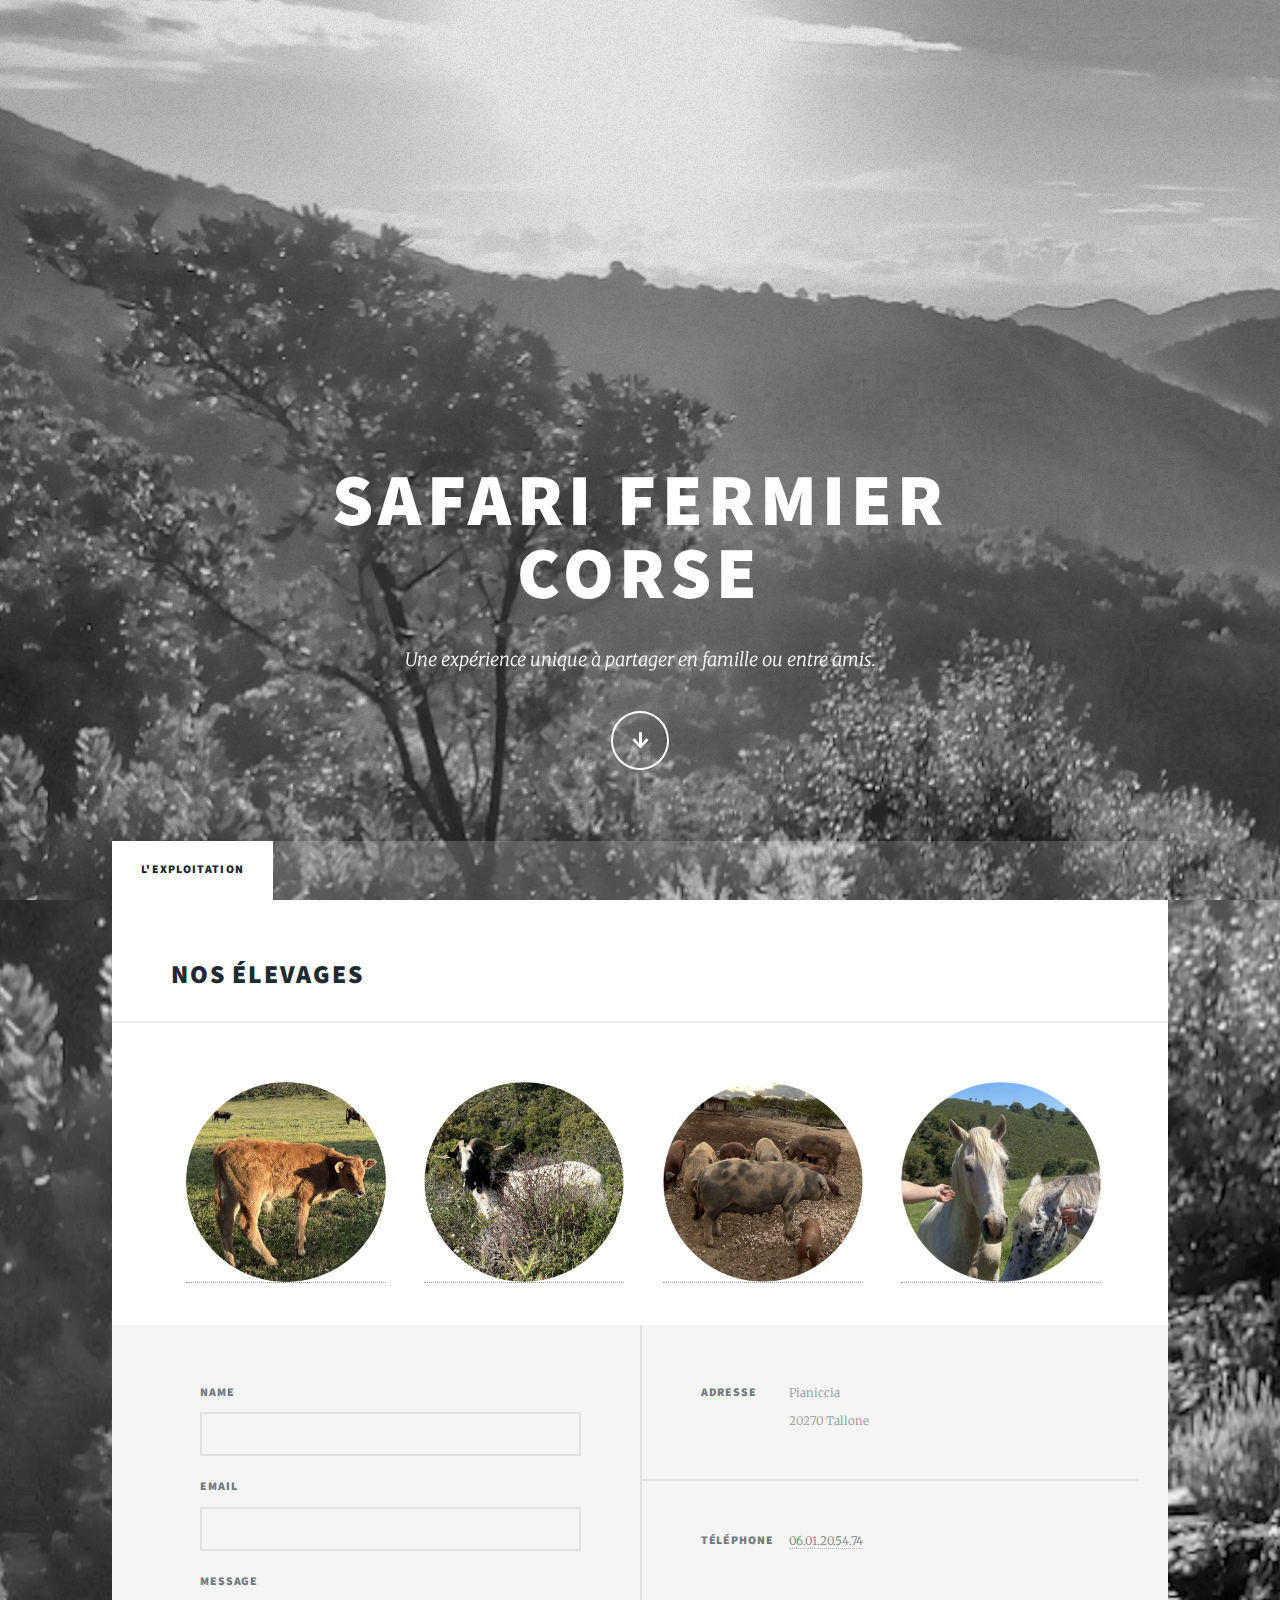
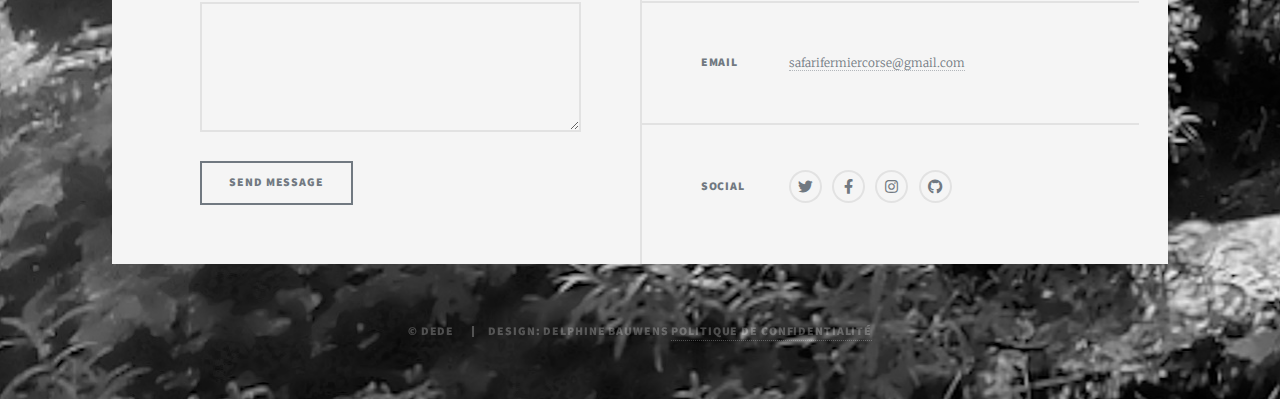
==== commit fc50194d: "calendar" ====
--- a/index.html
+++ b/index.html
@@ -35,22 +35,22 @@
 			<nav id="nav">
 				<ul class="links">
 					<li class="active"><a href="index.html">L'exploitation</a></li>
-					<li><a href="safari.html">Le safari</a></li>
-					<li><a href="exploitation.html">Le magasin</a></li>
+					<!-- <li><a href="safari.html">Le safari</a></li>
+					<li><a href="exploitation.html">Le magasin</a></li> -->
 				</ul>
-				<ul class="icons">
+				<!-- <ul class="icons">
 					<li><a href="#" class="icon brands fa-twitter"><span class="label">Twitter</span></a></li>
 					<li><a href="#" class="icon brands fa-facebook-f"><span class="label">Facebook</span></a></li>
 					<li><a href="#" class="icon brands fa-instagram"><span class="label">Instagram</span></a></li>
 					<li><a href="#" class="icon brands fa-github"><span class="label">GitHub</span></a></li>
-				</ul>
+				</ul> -->
 			</nav>
 
 			<!-- Main -->
 			<div id="main">
 
 				<!-- Featured Post -->
-				<article class="post featured">
+				<!-- <article class="post featured">
 					<header class="major">
 
 						<span class="date">#Casabianca</span>
@@ -75,26 +75,26 @@
 							Vous pourrez aussi passer un moment en immersion dans l’ambiance Béarnaise lors de nos
 							soirées pastorales tous les étés, autour d’une assiette de grillades au son des voix de nos
 							chanteurs
-							Béarnais.</p>
-						<h2>Nos élevages</h2>
-						<ul class="flex-container">
-							<li><a href="#" class="no-underline"><img src="images/vache.png" alt="Vache"
-										width="200rem"></a></li>
-							<li><a href="#" class="no-underline"><img src="images/chevre.png" alt="Chevre"
-										width="200rem"></a></li>
-							<li><a href="#" class="no-underline"><img src="images/cochon.png" alt="Cochon"
-										width="200rem"></a></li>
-							<li><a href="#" class="no-underline"><img src="images/cheval.png" alt="Cheval"
-										width="200rem"></a></li>
-						</ul>
-					</header>
-					<!-- <ul class="actions special">
+							Béarnais.</p> -->
+				<h2>Nos élevages</h2>
+				<ul class="flex-container">
+					<li><a href="#" class="no-underline"><img src="images/vache.png" alt="Vache" width="200rem"></a>
+					</li>
+					<li><a href="#" class="no-underline"><img src="images/chevre.png" alt="Chevre" width="200rem"></a>
+					</li>
+					<li><a href="#" class="no-underline"><img src="images/cochon.png" alt="Cochon" width="200rem"></a>
+					</li>
+					<li><a href="#" class="no-underline"><img src="images/cheval.png" alt="Cheval" width="200rem"></a>
+					</li>
+				</ul>
+				</header>
+				<!-- <ul class="actions special">
 						<li><a href="#" class="button large">Full Story</a></li>
 					</ul> -->
 				</article>
 
 				<!-- Posts -->
-				<section class="posts">
+				<!-- <section class="posts">
 					<article>
 						<header>
 							<span class="date">20 mai 2024</span>
@@ -110,7 +110,7 @@
 						</ul>
 					</article>
 
-				</section>
+				</section> -->
 
 				<!-- Footer -->
 				<!-- <footer>
@@ -137,6 +137,7 @@
 				<ul>
 					<li>&copy; Dede</li>
 					<li>Design: Delphine Bauwens </a></li>
+					<a href="confidential.html">Politique de confidentialité</a>
 				</ul>
 			</div>
 
--- a/assets/css/main.css
+++ b/assets/css/main.css
@@ -25,6 +25,8 @@
 
 body {
 	line-height: 1;
+	background-image:url('../../images/bg.jpg');
+	background-size: cover;
 }
 
 ol, ul {
@@ -4708,7 +4710,69 @@
 		transform: scale(1.2);
 	}
 
+	/* fullCalendar */
 	
 	button {
 		color: #fff !important;
 	}
+
+	/* sweetalert */
+
+	.swal2-popup {
+		font-size: 1.2rem;
+	}
+	.swal2-input {
+		margin: 0.5em 0;
+		width: 100% !important;
+	}
+	.swal2-content p {
+		margin: 0;
+	}
+
+	:where(.swal2-container) {
+		margin: 0 !important;
+	}
+
+	:is(.swal2-select) {
+		margin: 0 !important;
+	}
+
+	.custom-popup div{
+		text-align: left !important;
+	}
+
+	.custom-popup select {
+		height: max-content !important;
+	}
+
+	.fc-daygrid-dot-event {
+		justify-content: center !important;
+	}
+
+	.reserve_button {
+        margin-top: 5px;
+        padding: 10px 10px; /* Réduit le padding */
+        color: #188faf; /* Couleur du texte noir */
+        border-radius: 20px;
+        cursor: pointer;
+		font-weight: bold;
+		font-size: large;
+        background: linear-gradient(225deg, rgba(24, 191, 239, 0.3), rgba(24, 191, 239, 0.1)); /* Dégradé vertical du bas vers le haut */
+    }
+
+	.reserve_button:hover {
+		background: linear-gradient(45deg, rgba(255, 255, 255, 1), rgba(24, 191, 239, 0.1)); /* Couleur de fond neutre */ /* Couleur de fond au survol */
+    }
+
+	@media screen and (max-width: 900px) {
+		a .reserve_button {
+			/* color: red; */
+			padding: 0;
+			margin: 0;
+			font-size: 0.6rem;
+			color: #188faf; 
+			border-radius: 2px;
+			cursor: pointer;
+			background: linear-gradient(225deg, rgba(24, 191, 239, 0.3), rgba(24, 191, 239, 0.1)); /* Dégradé vertical du bas vers le haut */
+		}
+	}